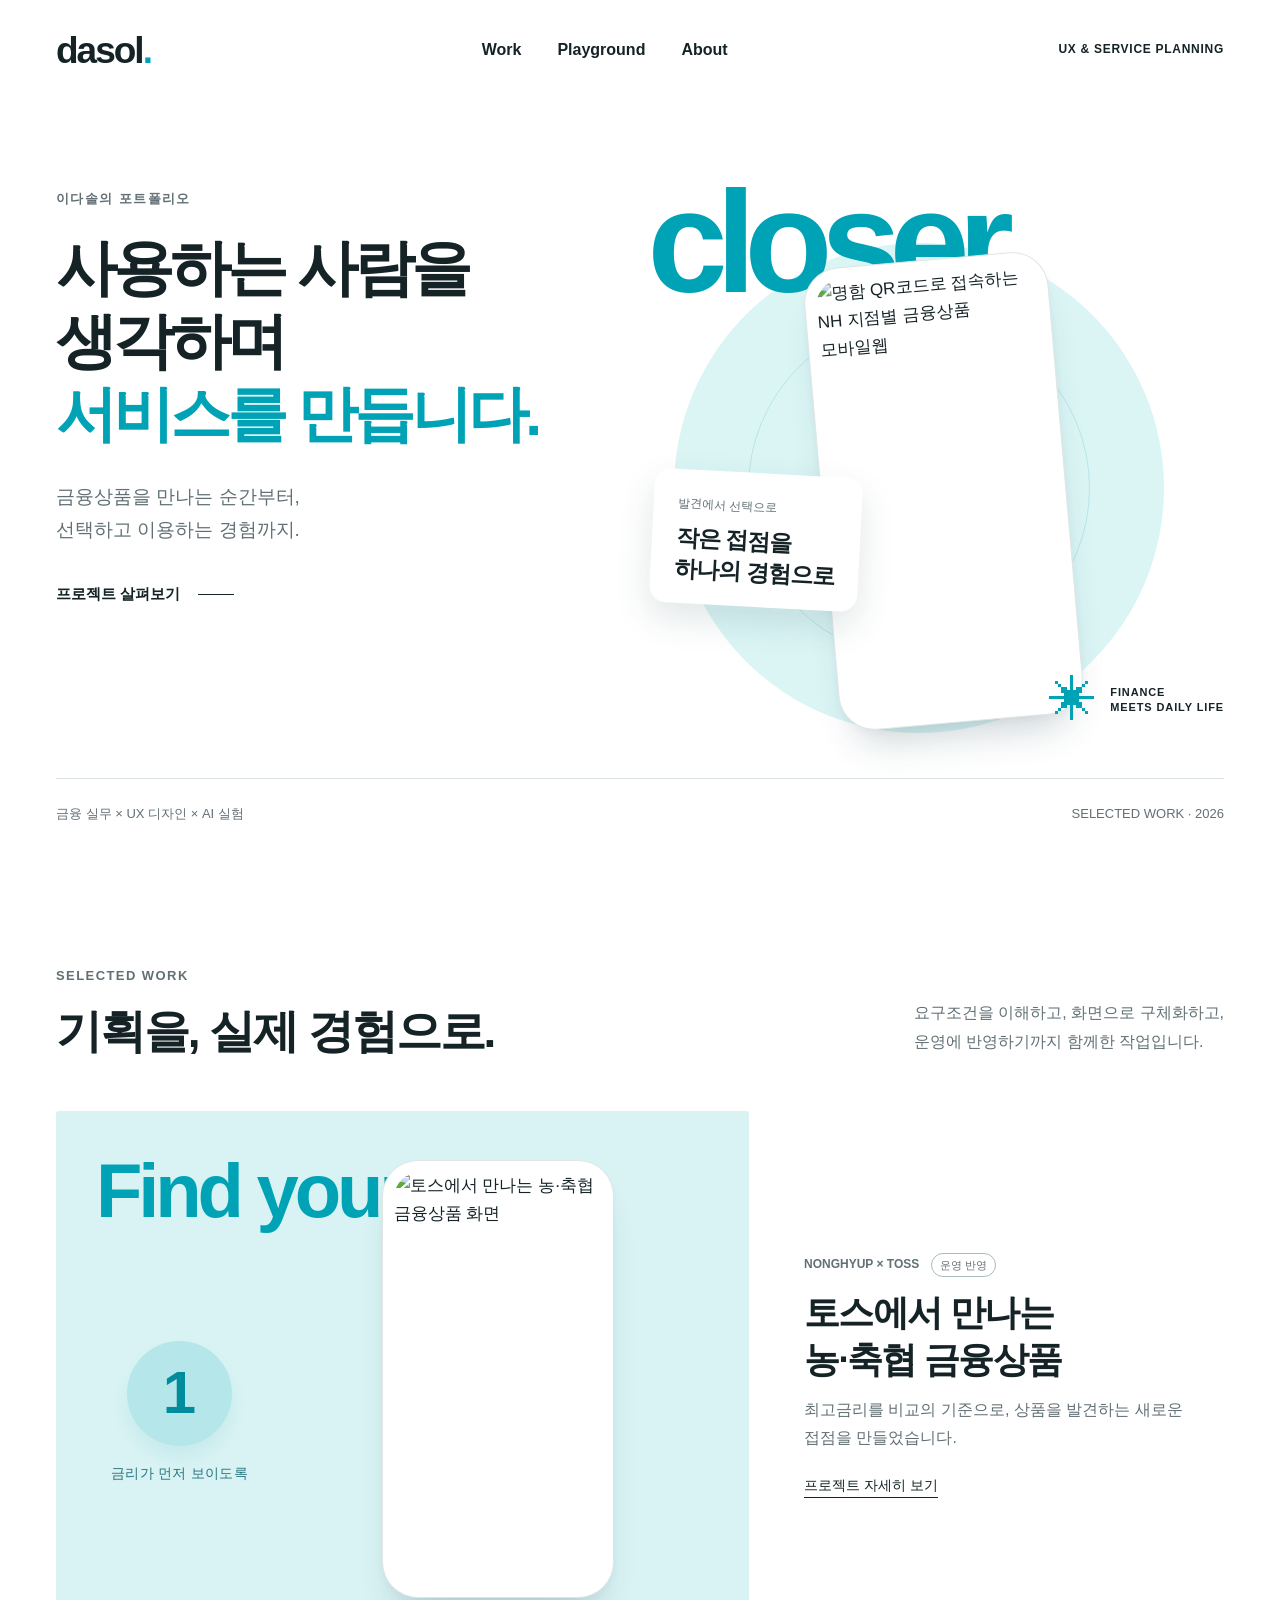
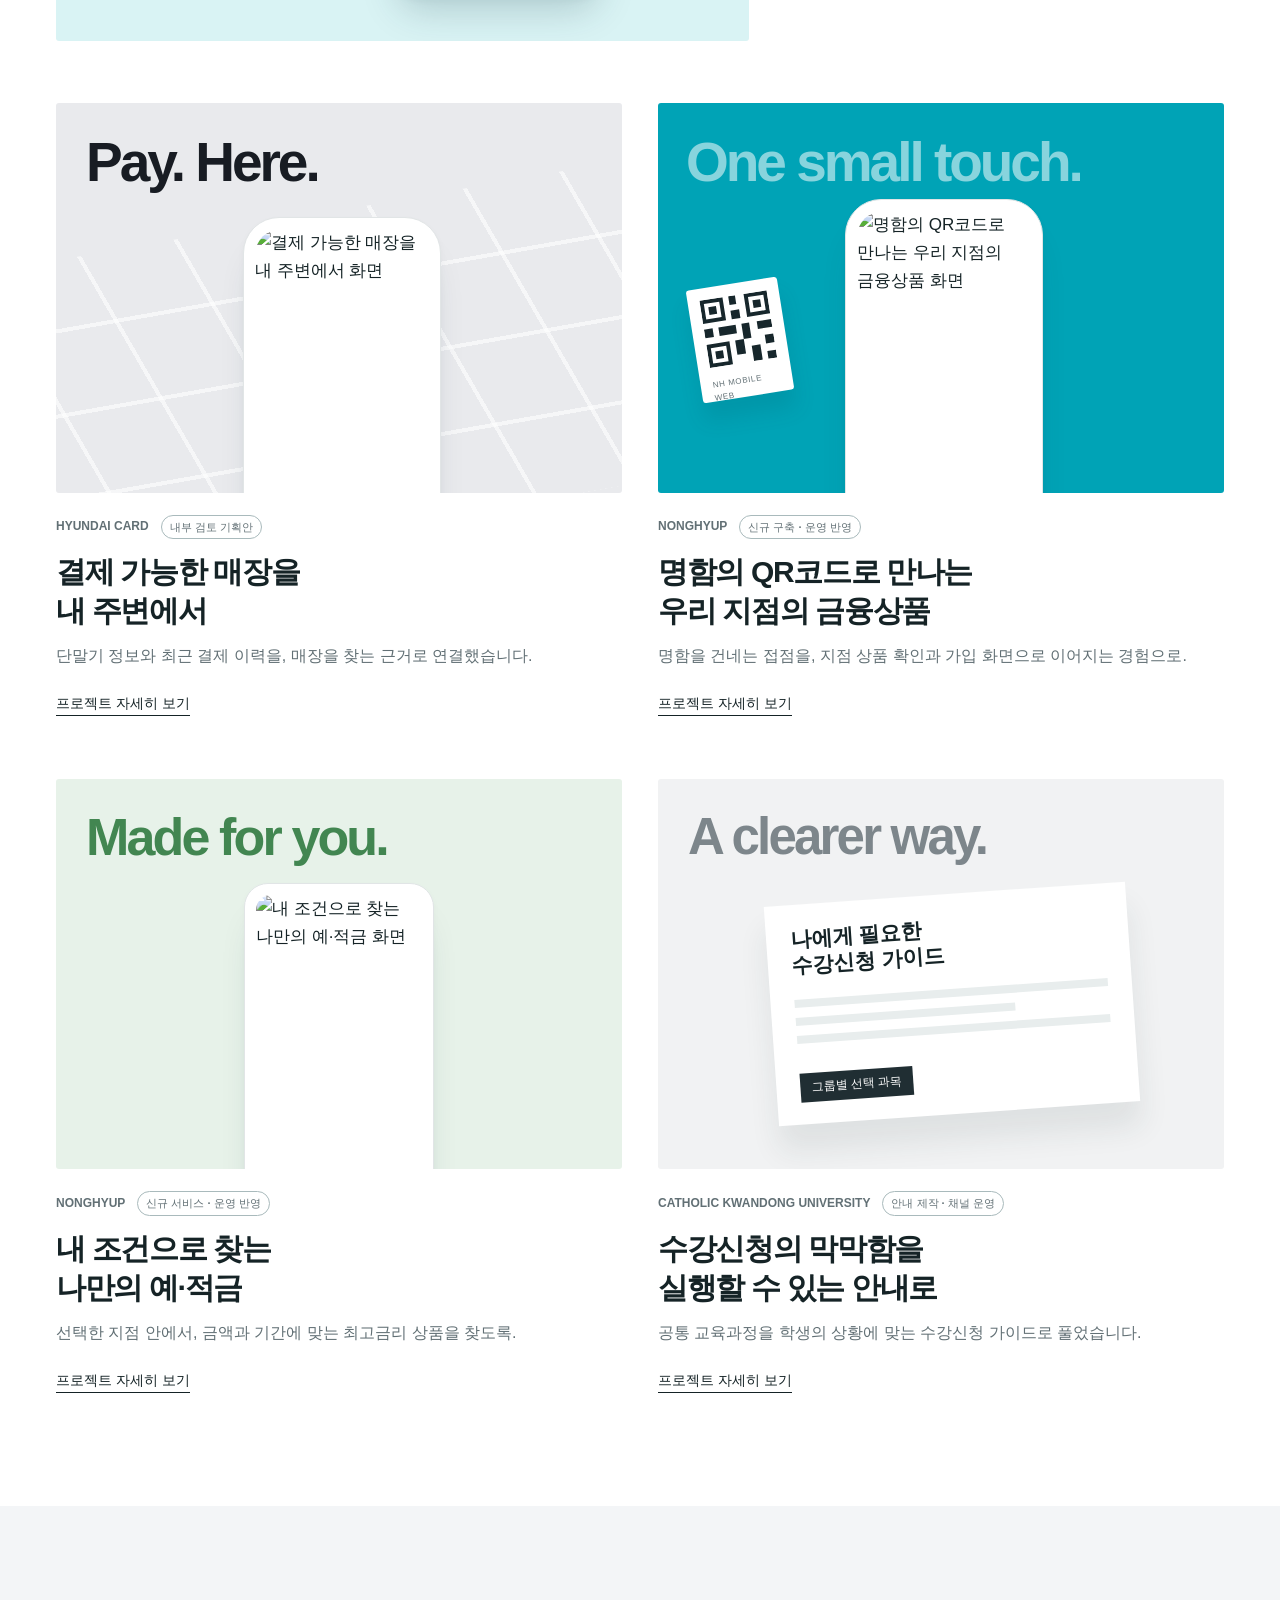
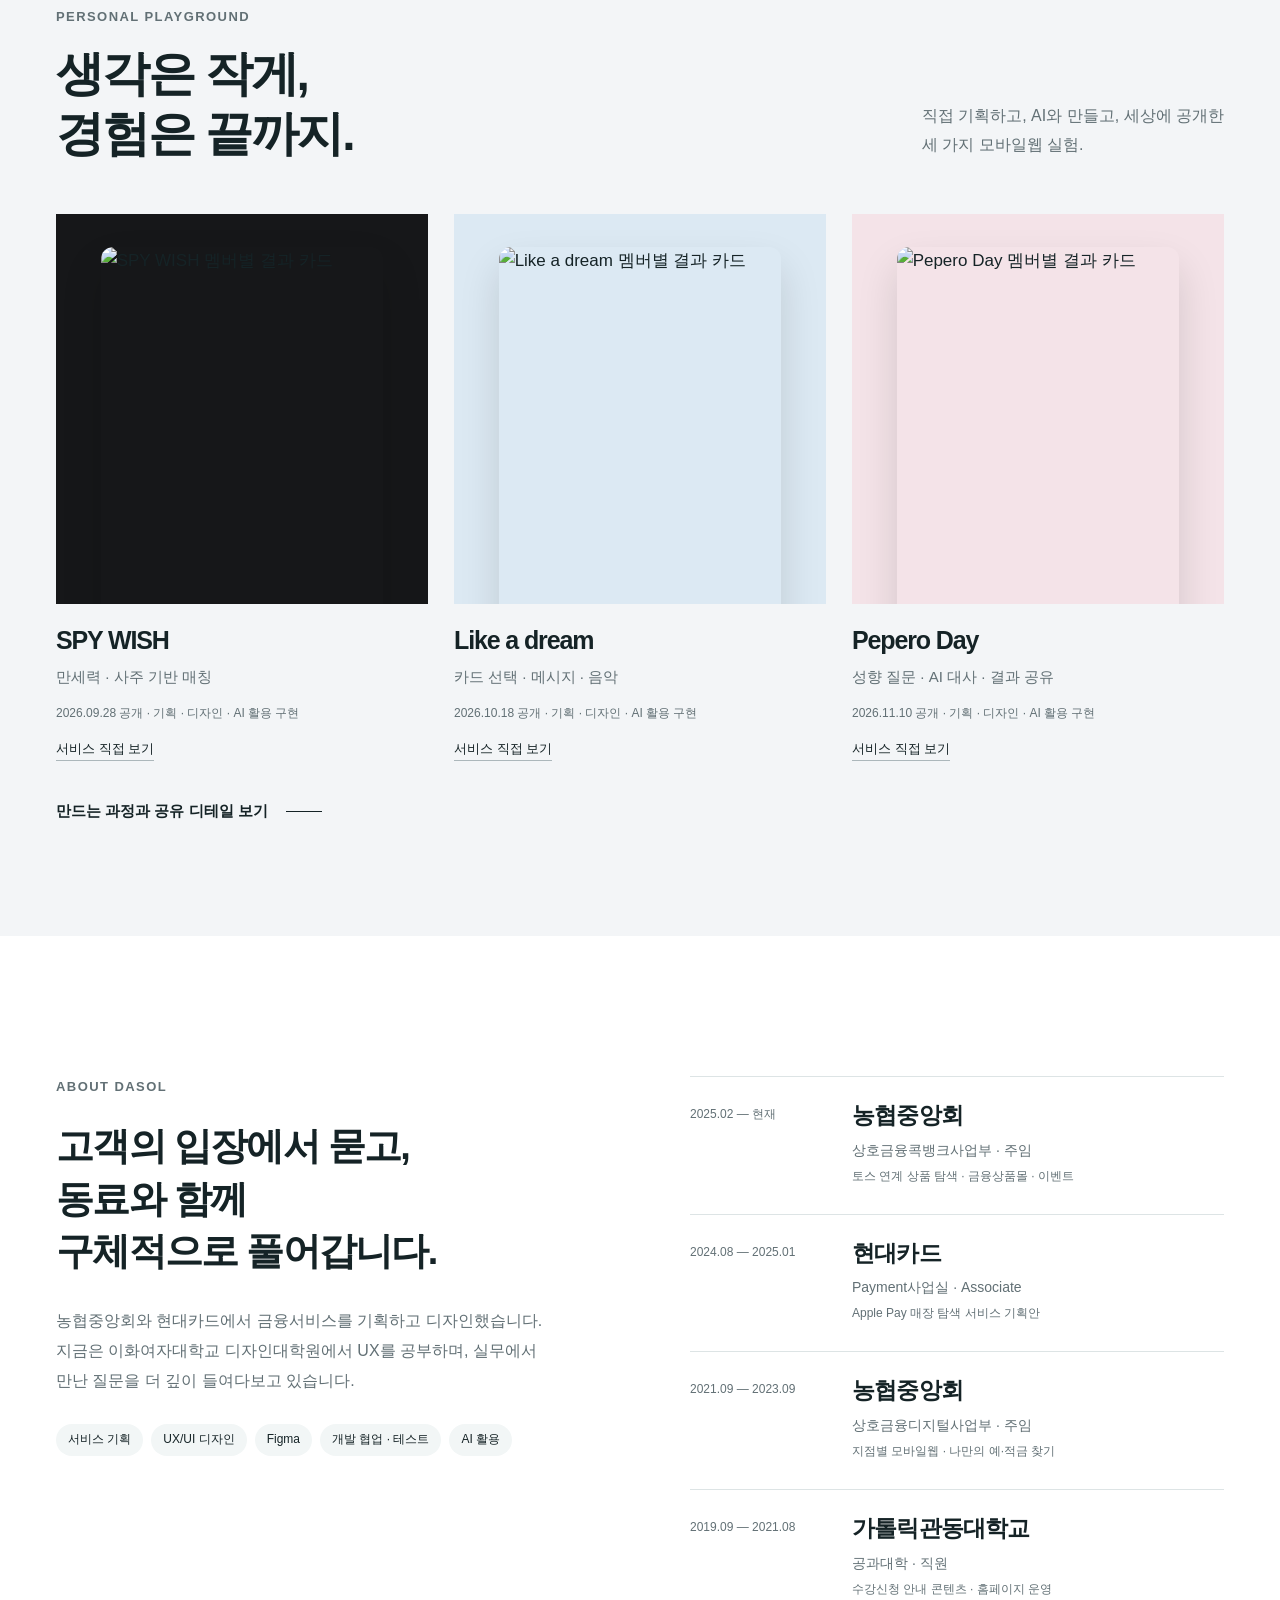
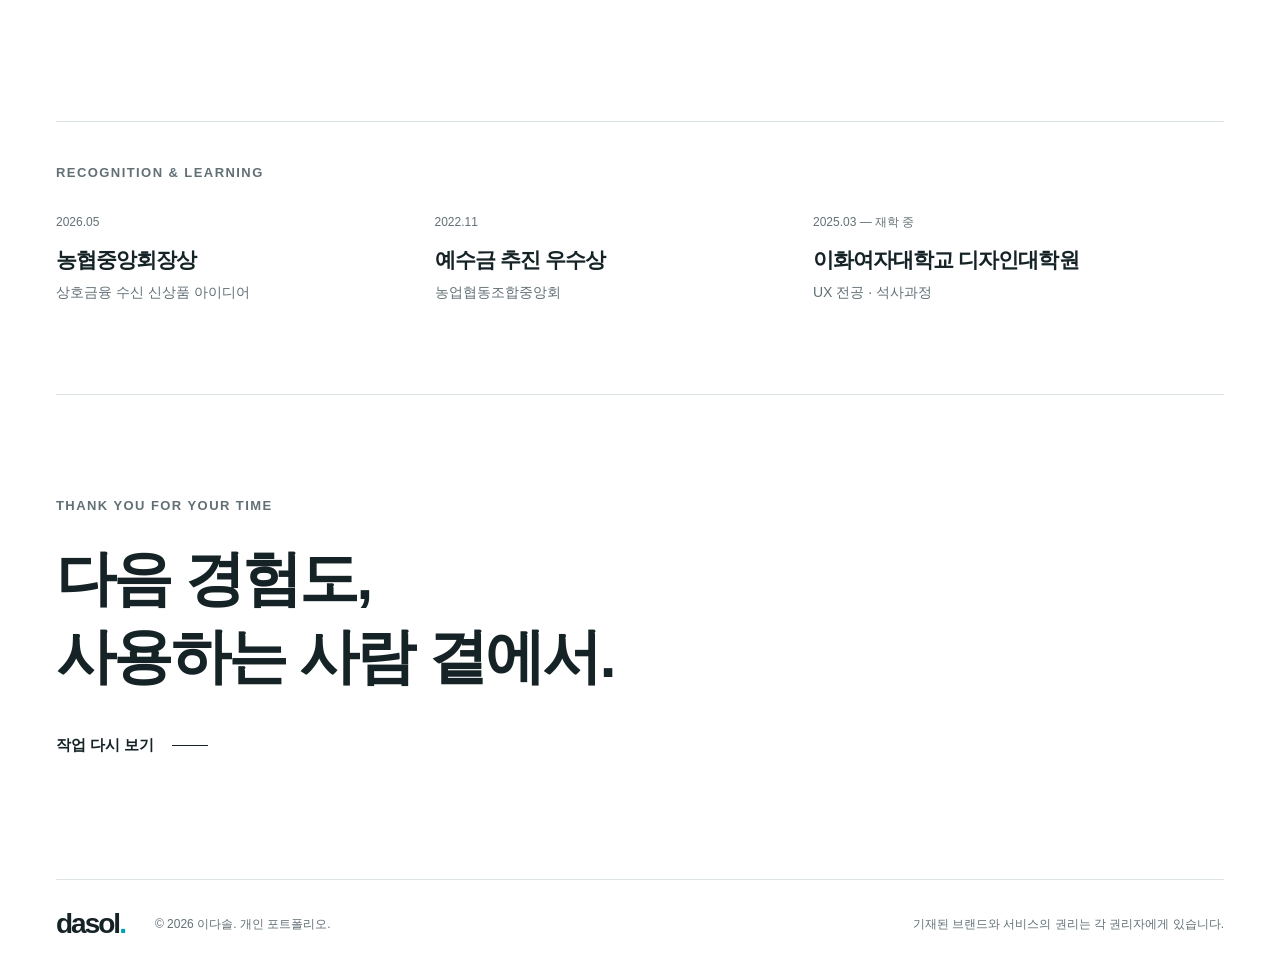
==== index.html @ 40d83753 "Publish Dasol portfolio pages" ====
<!doctype html>
<html lang="ko">
<head>
  <meta charset="utf-8"><meta name="viewport" content="width=device-width, initial-scale=1">
  <meta name="theme-color" content="#00a3b6">
  <title>이다솔 — UX & Service Planning</title>
  <meta name="description" content="사용하는 사람을 생각하며 서비스를 만듭니다. 이다솔의 금융서비스 기획과 UX 디자인 포트폴리오.">
  <meta property="og:title" content="이다솔 — UX & Service Planning">
  <meta property="og:description" content="금융상품을 만나는 순간부터, 선택하고 이용하는 경험까지.">
  <meta property="og:type" content="website">
  <link rel="icon" href="assets/favicon.svg" type="image/svg+xml">
  <link rel="preload" href="assets/pretendard.woff2" as="font" type="font/woff2" crossorigin>
  <link rel="stylesheet" href="style.css"><script src="app.js" defer></script>
</head>
<body>
<a class="skip" href="#main">본문 바로가기</a>
<header class="header"><a class="wordmark" href="./" aria-label="이다솔 포트폴리오 홈">dasol<span class="brand-dot">.</span></a><nav aria-label="주 메뉴"><a href="#work">Work</a><a href="#playground">Playground</a><a href="#about">About</a></nav><span class="header-label">UX & SERVICE PLANNING</span></header>
<main id="main">
  <section class="hero wrap">
    <div class="hero-copy"><p class="eyebrow">이다솔의 포트폴리오</p><h1>사용하는 사람을<br>생각하며<br><span>서비스를 만듭니다.</span></h1><p class="hero-description">금융상품을 만나는 순간부터,<br>선택하고 이용하는 경험까지.</p><a class="text-link" href="#work">프로젝트 살펴보기<span class="link-line"></span></a></div>
    <div class="hero-art" aria-label="금융상품 탐색과 모바일 서비스 디자인">
      <div class="hero-orbit"></div><span class="hero-type" aria-hidden="true">closer.</span>
      <div class="hero-note"><span>발견에서 선택으로</span><strong>작은 접점을<br>하나의 경험으로</strong></div>
      <div class="device hero-device"><div class="device-screen"><img src="assets/nh.webp" alt="명함 QR코드로 접속하는 NH 지점별 금융상품 모바일웹" fetchpriority="high" width="588" height="1170"></div></div>
      <div class="hero-tag"><span class="tag-icon" aria-hidden="true">✳</span><span>FINANCE<br>MEETS DAILY LIFE</span></div>
    </div>
    <div class="hero-bottom"><span>금융 실무 × UX 디자인 × AI 실험</span><span>SELECTED WORK · 2026</span></div>
  </section>
  <section class="work-section wrap" id="work">
    <div class="section-heading"><div><p class="eyebrow">SELECTED WORK</p><h2>기획을, 실제 경험으로.</h2></div><p>요구조건을 이해하고, 화면으로 구체화하고,<br>운영에 반영하기까지 함께한 작업입니다.</p></div>
    <div class="work-grid" id="work-grid"></div>
  </section>
  <section class="playground" id="playground"><div class="wrap">
    <div class="section-heading"><div><p class="eyebrow">PERSONAL PLAYGROUND</p><h2>생각은 작게,<br>경험은 끝까지.</h2></div><p>직접 기획하고, AI와 만들고, 세상에 공개한<br>세 가지 모바일웹 실험.</p></div>
    <div class="lab-grid" id="lab-grid"></div>
    <a class="text-link" href="project.html?project=playground">만드는 과정과 공유 디테일 보기<span class="link-line"></span></a>
  </div></section>
  <section class="about wrap" id="about"><div class="about-intro"><p class="eyebrow">ABOUT DASOL</p><h2>고객의 입장에서 묻고,<br>동료와 함께<br>구체적으로 풀어갑니다.</h2><p>농협중앙회와 현대카드에서 금융서비스를 기획하고 디자인했습니다. 지금은 이화여자대학교 디자인대학원에서 UX를 공부하며, 실무에서 만난 질문을 더 깊이 들여다보고 있습니다.</p><div class="skill-list"><span>서비스 기획</span><span>UX/UI 디자인</span><span>Figma</span><span>개발 협업 · 테스트</span><span>AI 활용</span></div></div>
    <div class="history"><div class="history-row"><span>2025.02 — 현재</span><div><h3>농협중앙회</h3><p>상호금융콕뱅크사업부 · 주임</p><small>토스 연계 상품 탐색 · 금융상품몰 · 이벤트</small></div></div><div class="history-row"><span>2024.08 — 2025.01</span><div><h3>현대카드</h3><p>Payment사업실 · Associate</p><small>Apple Pay 매장 탐색 서비스 기획안</small></div></div><div class="history-row"><span>2021.09 — 2023.09</span><div><h3>농협중앙회</h3><p>상호금융디지털사업부 · 주임</p><small>지점별 모바일웹 · 나만의 예·적금 찾기</small></div></div><div class="history-row"><span>2019.09 — 2021.08</span><div><h3>가톨릭관동대학교</h3><p>공과대학 · 직원</p><small>수강신청 안내 콘텐츠 · 홈페이지 운영</small></div></div></div>
  </section>
  <section class="recognition wrap"><p class="eyebrow">RECOGNITION & LEARNING</p><div><article><span>2026.05</span><h3>농협중앙회장상</h3><p>상호금융 수신 신상품 아이디어</p></article><article><span>2022.11</span><h3>예수금 추진 우수상</h3><p>농업협동조합중앙회</p></article><article><span>2025.03 — 재학 중</span><h3>이화여자대학교 디자인대학원</h3><p>UX 전공 · 석사과정</p></article></div></section>
  <section class="closing wrap"><p class="eyebrow">THANK YOU FOR YOUR TIME</p><h2>다음 경험도,<br>사용하는 사람 곁에서.</h2><a class="text-link" href="#work">작업 다시 보기<span class="link-line"></span></a></section>
</main>
<footer class="footer wrap"><a class="wordmark" href="./">dasol<span class="brand-dot">.</span></a><p>© 2026 이다솔. 개인 포트폴리오.</p><span>기재된 브랜드와 서비스의 권리는 각 권리자에게 있습니다.</span></footer>
<noscript><p class="wrap">프로젝트 목록을 표시하려면 JavaScript를 켜주세요. <a href="project.html?project=toss">프로젝트 상세</a></p></noscript>
</body></html>
---- style.css ----
@font-face{font-family:Pretendard;src:url('assets/pretendard.woff2') format('woff2');font-weight:100 900;font-display:swap}
:root{--ink:#152326;--muted:#627075;--teal:#00a3b6;--line:#dde4e5;--pale:#f2f6f6;--max:1280px}*{box-sizing:border-box}html{scroll-behavior:smooth;scroll-padding-top:100px}body{margin:0;background:#fff;color:var(--ink);font-family:Pretendard,-apple-system,BlinkMacSystemFont,sans-serif;font-size:17px;line-height:1.65;word-break:keep-all}a{color:inherit;text-decoration:none}button{font:inherit}img{display:block;max-width:100%}h1,h2,h3,p{margin:0}h1,h2,h3{line-height:1.25;letter-spacing:-.045em}a:focus-visible,button:focus-visible{outline:3px solid #00889a;outline-offset:6px}.skip{position:fixed;top:-100px;left:15px;background:#fff;padding:12px;z-index:20}.skip:focus{top:10px}.wrap{max-width:var(--max);margin:auto;width:calc(100% - 112px)}.header{height:100px;max-width:1504px;margin:auto;padding:0 56px;display:flex;align-items:center;justify-content:space-between;gap:30px}.wordmark{font-size:37px;line-height:1;font-weight:800;letter-spacing:-2px}.brand-dot{color:var(--teal)}.header nav{display:flex;gap:36px;font-size:16px;font-weight:550}.header nav a{position:relative;padding:8px 0}.header nav a:after{content:'';position:absolute;bottom:3px;left:0;width:100%;height:2px;background:var(--teal);transform:scaleX(0);transform-origin:left;transition:transform .25s}.header nav a:hover:after{transform:scaleX(1)}.header-label{font-size:12px;font-weight:600;letter-spacing:.06em}.eyebrow{font-size:13px;letter-spacing:.11em;font-weight:650;margin-bottom:23px;color:var(--muted)}.hero{position:relative;min-height:760px;padding-top:88px;display:grid;grid-template-columns:1.08fr 1fr;align-items:start;gap:25px}.hero h1{font-size:clamp(40px,4.75vw,68px);line-height:1.2;letter-spacing:-.065em;font-weight:650;position:relative;z-index:2}.hero h1 span{color:var(--teal)}.hero-description{color:var(--muted);margin:30px 0 24px;font-size:19px;line-height:1.7}.text-link{display:inline-flex;align-items:center;gap:18px;font-size:15px;font-weight:650;padding:12px 0}.link-line{display:inline-block;height:1px;width:36px;background:currentColor;transition:width .2s}.text-link:hover .link-line{width:58px}.hero-art{position:relative;height:590px;margin-top:-25px}.hero-orbit{position:absolute;width:490px;height:490px;background:#dbf5f5;border-radius:50%;top:80px;left:0}.hero-orbit:after{content:'';position:absolute;inset:74px;border:1px solid #b6e6e9;border-radius:50%}.hero-type{font-size:144px;letter-spacing:-.08em;color:#00a3b6;position:absolute;top:8px;left:-27px;font-weight:650;line-height:1}.device{background:#fff;border:1px solid #e1e5e6;padding:11px;border-radius:36px;box-shadow:0 28px 38px -18px #153b453a,0 3px 7px #153b4508;width:240px}.device-screen{position:relative;border-radius:26px;overflow:hidden;background:#fff;aspect-ratio:588/1170}.device-screen img{width:100%;height:100%;object-fit:cover;object-position:top}.hero-device{position:absolute;width:245px;top:96px;left:147px;transform:rotate(-5deg)}.hero-note{position:absolute;left:-22px;top:310px;z-index:3;background:#fff;border-radius:17px;padding:19px 24px;box-shadow:0 15px 35px #183c4520;transform:rotate(3deg);min-width:184px}.hero-note span{font-size:12px;color:var(--muted)}.hero-note strong{display:block;font-size:23px;line-height:1.35;letter-spacing:-.04em;margin-top:6px;font-weight:600}.hero-tag{position:absolute;bottom:19px;right:0;display:flex;align-items:center;gap:12px;font-size:11px;line-height:1.4;font-weight:650;letter-spacing:.08em}.tag-icon{font-size:48px;font-weight:400;color:var(--teal)}.hero-bottom{grid-column:1/-1;border-top:1px solid var(--line);display:flex;justify-content:space-between;padding:24px 0 35px;font-size:13px;color:var(--muted)}.work-section{padding:105px 0 112px}.section-heading{display:flex;justify-content:space-between;align-items:flex-end;gap:32px;margin-bottom:50px}.section-heading .eyebrow{margin-bottom:17px}.section-heading h2{font-size:46px;font-weight:650}.section-heading>p{font-size:16px;color:var(--muted);line-height:1.8;padding-bottom:4px}.work-grid{display:grid;grid-template-columns:1fr 1fr;gap:62px 36px}.work-card:first-child{grid-column:1/-1;display:grid;grid-template-columns:1.65fr 1fr;gap:55px;align-items:center}.work-card:first-child .work-visual{height:530px}.work-card{display:block;min-width:0}.work-visual{height:390px;overflow:hidden;position:relative;border-radius:3px;background:var(--pale);isolation:isolate}.work-visual .visual-word{position:absolute;font-size:76px;letter-spacing:-.055em;font-weight:700;line-height:1;z-index:-1}.work-visual .device{position:absolute;transition:transform .45s ease}.work-card:hover .device{transform:translateY(-10px)}.work-visual.toss{background:#d9f3f4}.toss .visual-word{top:42px;left:40px;color:#00a3b6}.toss .device{width:232px;left:47%;top:49px}.toss .medal{position:absolute;left:55px;top:230px;display:flex;flex-direction:column;align-items:center;line-height:1}.medal i{font-style:normal;color:#008c9d;background:#b5e6e9;width:105px;height:105px;border-radius:50%;font-size:60px;font-weight:650;display:grid;place-items:center;box-shadow:0 12px 18px #008d9c15}.medal span{font-size:14px;color:#287780;letter-spacing:.02em;margin-top:20px}.work-visual.applepay{background:#e9eaed}.applepay .visual-word{left:30px;top:32px;font-size:55px;color:#181c23}.applepay .device{width:198px;top:114px;left:calc(50% - 96px)}.applepay .map-surface{position:absolute;inset:110px -30px -40px;background:repeating-linear-gradient(0deg,transparent 0 80px,#fff9 80px 84px),repeating-linear-gradient(70deg,transparent 0 88px,#fff9 88px 92px);transform:rotate(-10deg);z-index:-1}.work-visual.mobileweb{background:#00a3b6}.mobileweb .visual-word{left:28px;top:32px;color:#fff8;font-size:55px}.mobileweb .device{width:198px;top:96px;left:calc(50% - 96px)}.mobileweb .qr-art{position:absolute;left:36px;top:180px;background:#fff;width:92px;height:114px;padding:12px;box-shadow:0 18px 20px #00536127;transform:rotate(-9deg);border-radius:3px}.qr-art svg{width:100%;height:auto}.qr-art span{display:block;font-size:8px;color:#627075;letter-spacing:.08em;margin-top:2px}.work-visual.finder{background:#e7f2e9}.finder .visual-word{left:30px;top:32px;color:#428651;font-size:52px}.finder .device{width:190px;top:104px;left:calc(50% - 95px);border-radius:24px}.finder .device-screen{border-radius:15px}.work-visual.course{background:#f1f2f3}.course .visual-word{left:30px;top:32px;color:#7d868b;font-size:51px}.guide-art{position:absolute;left:20%;top:115px;width:64%;background:#fff;padding:22px 24px;box-shadow:0 25px 30px #25353b17;transform:rotate(-4deg)}.guide-art strong{font-size:21px;line-height:1.25;display:block;margin-bottom:20px}.guide-art i{display:block;height:8px;background:#e8eded;margin:10px 0;width:100%}.guide-art i:nth-child(3){width:70%}.guide-art span{display:inline-block;font-size:12px;background:#202e33;color:#fff;padding:5px 11px;margin-top:20px}.work-info{padding-top:22px}.work-card:first-child .work-info{padding:0}.work-meta{display:flex;gap:12px;align-items:center;font-size:12px;color:var(--muted);font-weight:550}.work-info h3{font-size:30px;font-weight:650;margin:13px 0 12px;line-height:1.3}.work-card:first-child h3{font-size:36px}.work-info>p{font-size:16px;color:var(--muted);line-height:1.8}.work-info .card-link{margin-top:21px;font-size:14px;border-bottom:1px solid currentColor;display:inline-block}.project-status{font-size:11px;line-height:1.5;border:1px solid #a9babc;padding:3px 8px;border-radius:99px}.playground{background:#f3f5f7;padding:100px 0}.playground .section-heading h2{font-size:48px}.lab-grid{display:grid;grid-template-columns:repeat(3,1fr);gap:26px;margin-bottom:25px}.lab-art{height:390px;overflow:hidden;position:relative;background:#161719}.lab-art img{position:absolute;left:12%;top:33px;width:76%;border-radius:12px;box-shadow:0 20px 40px #0002;transition:transform .4s}.lab a:hover img{transform:translateY(-9px)}.lab.dream .lab-art{background:#dce9f3}.lab.pepero .lab-art{background:#f4e3e8}.lab h3{font-size:25px;font-weight:650;margin:21px 0 9px}.lab>p{font-size:15px;color:var(--muted);margin:0 0 8px}.lab small{font-size:12px;color:var(--muted)}.lab .lab-link{display:inline-block;font-size:13px;margin-top:12px;border-bottom:1px solid #acb7bb}.about{display:grid;grid-template-columns:1fr 1fr;gap:100px;padding:140px 0 95px}.about h2{font-size:38px;line-height:1.38;font-weight:600}.about-intro>p:not(.eyebrow){margin-top:28px;font-size:16px;color:var(--muted);line-height:1.9;max-width:490px}.skill-list{display:flex;flex-wrap:wrap;gap:8px;margin-top:27px}.skill-list span{font-size:12px;padding:6px 12px;background:var(--pale);border-radius:99px}.history-row{padding:24px 0 27px;border-top:1px solid var(--line);display:grid;grid-template-columns:150px 1fr;gap:12px}.history-row>span{font-size:12px;color:var(--muted);padding-top:4px}.history-row h3{font-size:23px;letter-spacing:-.035em}.history-row p{font-size:14px;color:var(--muted);margin-top:9px}.history-row small{display:block;font-size:12px;color:var(--muted);margin-top:5px}.recognition{border-top:1px solid var(--line);padding:40px 0 90px}.recognition>div{display:grid;grid-template-columns:1fr 1fr 1.2fr;gap:36px}.recognition article>span{font-size:12px;color:var(--muted)}.recognition h3{font-size:21px;margin:12px 0 8px}.recognition article p{font-size:14px;color:var(--muted)}.closing{border-top:1px solid var(--line);padding:100px 0 110px}.closing h2{font-size:60px;font-weight:600;line-height:1.3}.closing .text-link{margin-top:25px}.footer{border-top:1px solid var(--line);padding:30px 0 36px;display:flex;align-items:center;gap:30px}.footer .wordmark{font-size:28px}.footer p,.footer>span,.footer>a:not(.wordmark){font-size:12px;color:var(--muted)}.footer>span{margin-left:auto}
/* Case studies */
.case-intro{padding:60px 0 70px}.back-link{font-size:14px;color:var(--muted);display:inline-block;margin-bottom:55px;border-bottom:1px solid #c4cfd2}.case-heading{max-width:1000px;font-size:clamp(36px,5vw,66px);font-weight:650;line-height:1.2}.case-summary{font-size:21px;color:var(--muted);max-width:760px;margin-top:27px;line-height:1.8}.case-meta{display:grid;grid-template-columns:1fr 1fr 2fr;margin-top:50px;gap:30px;border-top:1px solid var(--line);padding-top:24px;font-size:15px}.case-meta dt{font-size:12px;color:var(--muted);margin-bottom:7px}.case-meta dd{margin:0}.case-hero{background:var(--pale);padding:55px 0 0;overflow:hidden}.case-hero.toss{background:#d9f3f4}.case-hero.mobileweb{background:#00a3b6}.case-hero.finder{background:#e7f2e9}.case-hero.applepay{background:#e9eaed}.case-hero-inner{max-width:1000px;margin:auto;display:flex;justify-content:center;gap:70px;height:580px;position:relative}.case-hero-inner .device{width:260px;flex-shrink:0;align-self:flex-start}.case-hero-inner .device:nth-child(2){margin-top:90px}.case-body{max-width:940px;width:calc(100% - 112px);margin:auto}.case-section{padding:80px 0;border-bottom:1px solid var(--line)}.case-section .eyebrow{color:var(--teal);margin-bottom:15px}.case-section h2{font-size:34px;font-weight:600;line-height:1.4;max-width:800px}.case-section>p:not(.eyebrow){margin-top:24px;color:var(--muted);font-size:18px;line-height:1.95}.case-decisions{display:grid;grid-template-columns:repeat(3,1fr);gap:30px;margin-top:40px}.case-decision{padding-top:20px;border-top:2px solid #26383d}.case-decision h3{font-size:22px;margin-bottom:15px;font-weight:600}.case-decision p{font-size:16px;line-height:1.9;color:var(--muted)}.flow{list-style:none;display:flex;gap:0;padding:0;margin:35px 0 0}.flow li{flex:1;border-top:1px solid var(--teal);padding:20px 18px 0 0;font-size:16px}.flow li+li{padding-left:18px;border-left:1px solid var(--line)}.case-gallery{display:grid;grid-template-columns:repeat(2,1fr);gap:40px;margin-top:45px;padding:45px;background:var(--pale)}.case-gallery figure{margin:0;min-width:0}.case-gallery .device{width:min(100%,245px);margin:auto}.case-gallery figcaption{font-size:14px;color:var(--muted);text-align:center;margin-top:23px}.case-note{font-size:14px!important;color:var(--muted);background:var(--pale);padding:22px 26px;border-left:3px solid var(--teal)}.case-next{padding:65px 0 85px;display:flex;justify-content:space-between;align-items:center;gap:25px}.case-next h3{font-size:27px;margin-top:10px}.course-example{margin-top:35px;display:grid;grid-template-columns:1fr 1fr;gap:22px;padding:30px;background:var(--pale)}.course-example article{background:#fff;padding:28px}.course-example h3{font-size:24px;margin-bottom:25px}.course-tabs{display:flex;gap:8px;margin-bottom:20px}.course-tabs span{background:#e8eeee;font-size:14px;padding:5px 12px;border-radius:5px}.course-tabs span:first-child{background:#27383d;color:#fff}.course-line{padding:15px 0;border-bottom:1px solid var(--line);font-size:16px}.course-example p{font-size:15px;color:var(--muted);margin:22px 0 0}.course-rule{background:#edf3f3;padding:20px;font-size:16px;margin:20px 0}.course-rule strong{display:block;color:var(--ink);font-size:21px;margin-top:8px}.lab-detail{display:grid;grid-template-columns:1fr 1fr;gap:45px;align-items:center;margin-top:35px}.lab-detail img{width:100%;max-height:640px;object-fit:contain}.lab-detail h3{font-size:26px;margin-bottom:15px}.lab-detail p{font-size:17px;line-height:1.95;color:var(--muted)}.lab-detail .text-link{color:var(--ink);margin-top:20px}.share-formats{display:grid;grid-template-columns:repeat(4,1fr);gap:16px;margin-top:35px}.share-format{background:var(--pale);padding:20px 12px 14px;text-align:center}.share-format .format-art{height:140px;background:#fff;display:flex;align-items:center;justify-content:center;padding:12px;box-shadow:0 9px 17px #17333d13;margin-bottom:20px}.format-art img{height:100%;width:auto;object-fit:contain}.format-art.square img{height:auto;width:85%;max-height:100%}.format-art.message img{height:70%;margin-left:auto}.share-format strong{font-size:16px;font-weight:550}.share-format span{font-size:12px;display:block;color:var(--muted);margin-top:4px}
@media(min-width:1600px){.hero{min-height:830px;padding-top:110px}.hero-art{margin-top:0}.hero-bottom{margin-top:40px}}
@media(max-width:1150px){.hero{min-height:680px;gap:10px;padding-top:70px}.hero-art{transform:scale(.84);transform-origin:top left;height:520px}.hero h1{font-size:49px}.hero-bottom{margin-top:-20px}.header-label{display:none}.work-card:first-child{gap:35px}.work-card:first-child .work-visual{height:470px}.toss .device{left:43%;width:215px}.toss .visual-word{font-size:64px}.toss .medal{left:30px}.toss .medal i{width:90px;height:90px}.about{gap:45px}.history-row{grid-template-columns:120px 1fr}.work-info h3{font-size:27px}.work-card:first-child h3{font-size:31px}.lab-art{height:330px}.work-visual{height:345px}}
@media(max-width:800px){.wrap{width:calc(100% - 48px)}.header{padding:0 24px;height:78px}.header nav{gap:23px;font-size:14px}.wordmark{font-size:32px}.hero{padding-top:48px;grid-template-columns:1fr;gap:0}.hero h1{font-size:clamp(35px,7vw,54px);line-height:1.23}.hero-description{font-size:17px;margin:24px 0 12px}.hero-art{width:460px;max-width:100%;height:530px;margin:30px auto 0;transform:none}.hero-orbit{width:420px;height:420px;left:5px;top:75px}.hero-type{font-size:125px;left:10px;top:5px}.hero-device{width:217px;left:145px;top:80px}.hero-note{left:0;top:280px;min-width:160px;padding:17px}.hero-note strong{font-size:21px}.hero-tag{right:0;bottom:5px}.hero-bottom{margin-top:15px;gap:15px;padding:20px 0;flex-wrap:wrap;font-size:12px}.work-section{padding:70px 0}.section-heading{display:block;margin-bottom:30px}.section-heading h2,.playground .section-heading h2{font-size:36px}.section-heading>p{margin-top:22px;font-size:15px}.work-grid{gap:38px 22px}.work-card:first-child{display:block}.work-card:first-child .work-visual{height:430px}.work-card:first-child .work-info{padding-top:22px}.work-visual{height:300px}.work-visual .visual-word{font-size:39px;top:25px;left:23px}.work-visual .device{width:160px;left:calc(50% - 80px);top:88px;border-radius:27px;padding:8px}.work-visual .device-screen{border-radius:18px}.toss .device{width:210px;top:40px;left:47%}.toss .visual-word{font-size:68px;top:40px;left:30px}.toss .medal{left:40px;top:200px}.mobileweb .qr-art{left:18px;top:171px;width:65px;height:81px;padding:8px}.work-info h3,.work-card:first-child h3{font-size:25px}.work-meta{font-size:11px;gap:7px;flex-wrap:wrap}.work-info>p{font-size:15px}.project-status{font-size:10px}.guide-art{top:105px;padding:15px;left:13%;width:75%}.guide-art strong{font-size:17px}.guide-art span{font-size:10px;margin-top:10px}.playground{padding:65px 0}.lab-grid{gap:18px}.lab-art{height:250px}.lab-art img{left:9%;width:82%;top:24px}.lab h3{font-size:21px}.lab>p{font-size:14px}.lab small{font-size:11px}.about{grid-template-columns:1fr;padding:80px 0 65px;gap:40px}.about h2{font-size:34px}.history-row{grid-template-columns:155px 1fr}.recognition>div{grid-template-columns:1fr;gap:30px}.recognition{padding-bottom:60px}.closing{padding:65px 0}.closing h2{font-size:43px}.footer{flex-wrap:wrap;gap:18px}.footer>span{width:100%;margin:0}.case-intro{padding:35px 0 45px}.back-link{margin-bottom:35px}.case-summary{font-size:18px}.case-meta{grid-template-columns:1fr 1fr;gap:20px}.case-meta>div:last-child{grid-column:1/-1}.case-hero-inner{height:460px;gap:35px}.case-hero-inner .device{width:205px}.case-body{width:calc(100% - 48px)}.case-section{padding:55px 0}.case-section h2{font-size:29px}.case-section>p:not(.eyebrow){font-size:17px}.case-decisions{grid-template-columns:1fr;gap:25px;margin-top:30px}.case-decision p{font-size:16px}.case-gallery{gap:25px;padding:28px}.flow{flex-wrap:wrap;gap:22px}.flow li{flex:0 0 calc(50% - 11px);border-left:0!important;padding:16px 0 0!important}.lab-detail{gap:25px}.share-formats{grid-template-columns:1fr 1fr}.course-example{padding:20px;grid-template-columns:1fr}}
@media(max-width:480px){.hero-art{height:485px;transform:scale(.9);transform-origin:top left;width:calc(100% / .9);max-width:none;margin-bottom:-42px}.hero-orbit{width:360px;height:360px;left:0}.hero-type{font-size:107px;top:12px}.hero-device{left:124px;width:199px;top:85px}.hero-note{top:270px;padding:15px;min-width:143px}.hero-note strong{font-size:19px}.hero-tag{bottom:10px;right:10px}.work-grid{grid-template-columns:1fr;gap:38px}.work-card:first-child{grid-column:auto}.work-visual,.work-card:first-child .work-visual{height:350px}.work-visual .visual-word{font-size:48px}.work-visual .device{width:190px;left:calc(50% - 95px);top:94px}.toss .device{width:190px;left:44%;top:68px}.toss .visual-word{font-size:57px;left:25px;top:25px}.toss .medal{top:174px;left:25px}.toss .medal i{width:78px;height:78px;font-size:45px}.toss .medal span{font-size:12px}.mobileweb .qr-art{left:26px;top:180px;width:75px;height:93px}.lab-grid{grid-template-columns:1fr;gap:35px}.lab-art{height:380px}.lab-art img{width:62%;left:19%;top:25px}.lab h3{font-size:26px}.lab>p{font-size:16px}.lab small{font-size:12px}.history-row{grid-template-columns:1fr;gap:9px}.history-row h3{font-size:22px}.closing h2{font-size:36px}.case-heading{font-size:36px}.case-hero-inner{height:390px;gap:18px;padding:0 20px}.case-hero-inner .device{width:165px;padding:8px;border-radius:26px}.case-hero-inner .device-screen{border-radius:18px}.case-hero-inner .device:nth-child(2){margin-top:75px}.case-gallery{gap:16px;padding:22px 14px}.case-gallery .device{padding:6px;border-radius:23px}.case-gallery .device-screen{border-radius:17px}.case-gallery figcaption{font-size:12px}.case-next{display:block}.case-next .text-link{margin-top:15px}.lab-detail{grid-template-columns:1fr}.lab-detail img{max-height:540px}.share-format .format-art{height:160px}}
/* Preserve screenshot aspect ratios independently of HTML dimension hints. */
.lab-art img{height:auto}
@media(prefers-reduced-motion:reduce){html{scroll-behavior:auto}*,*:before,*:after{transition:none!important;animation:none!important}}
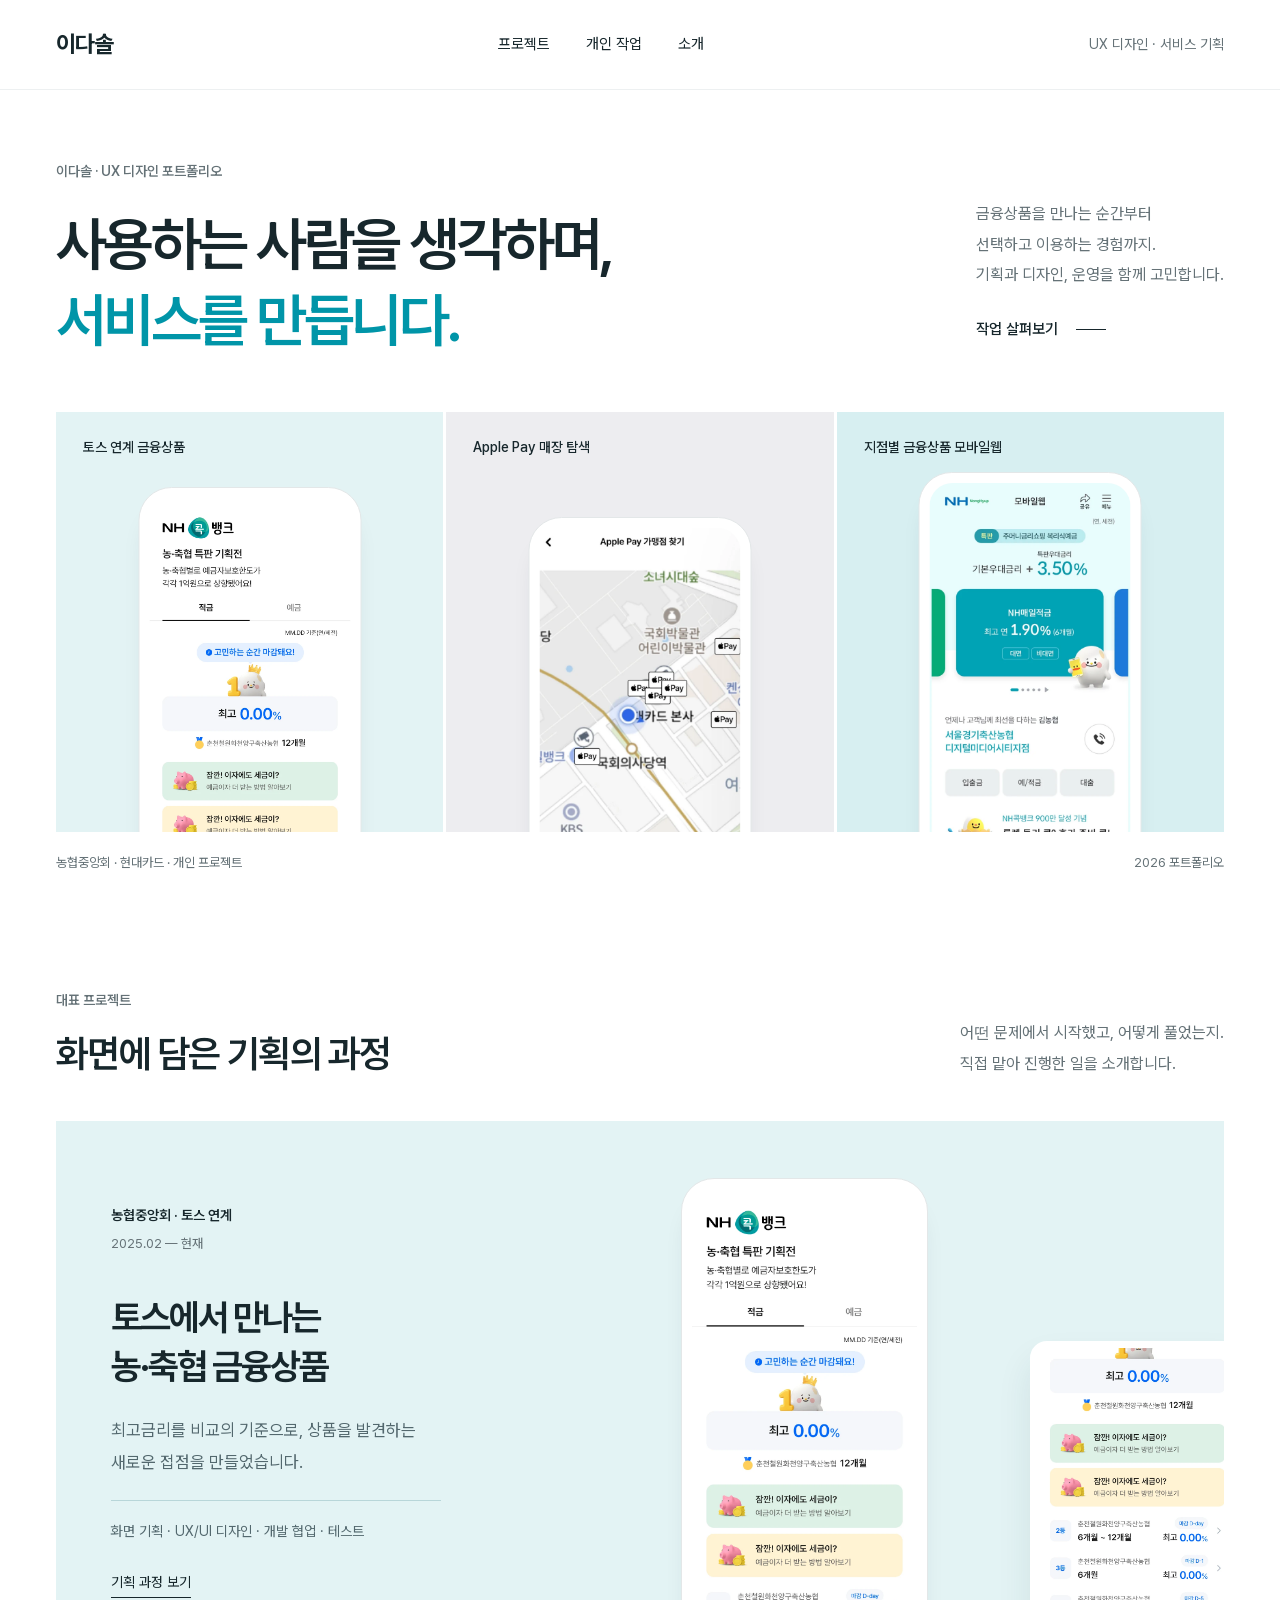
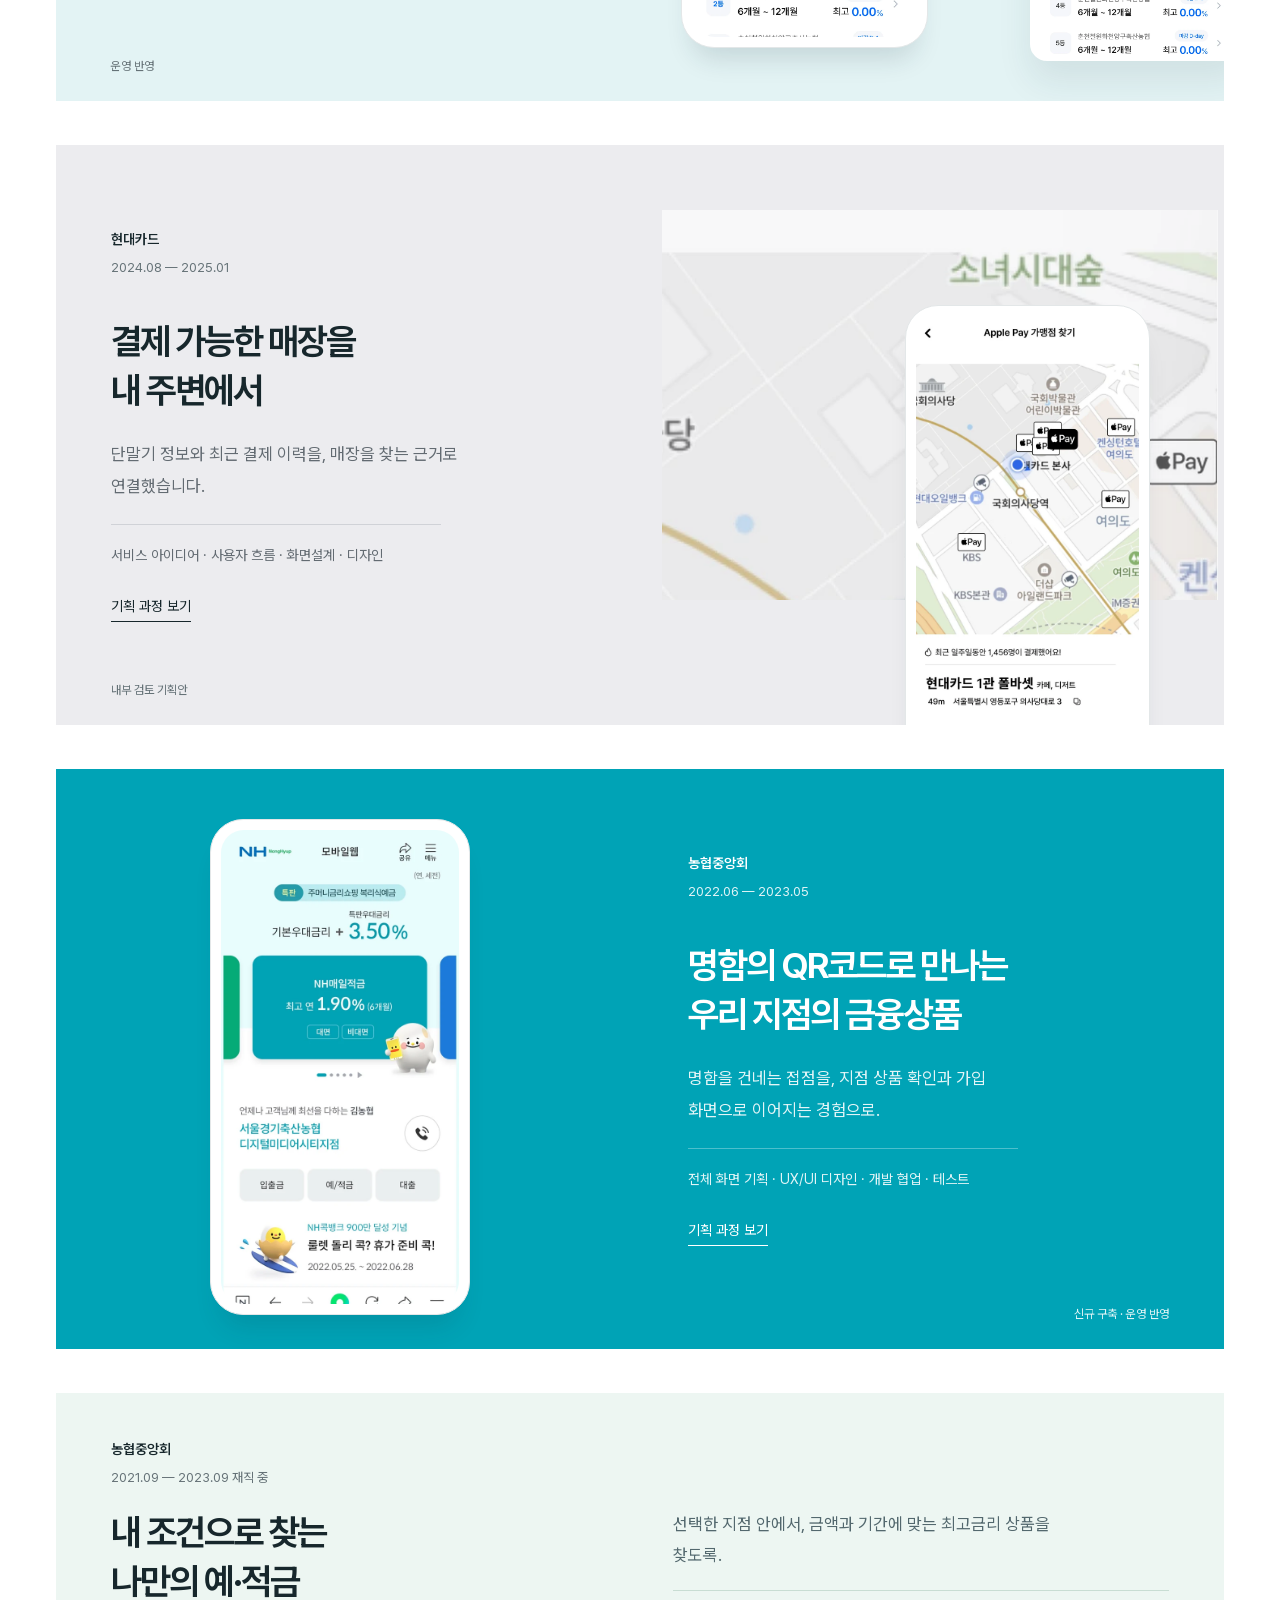
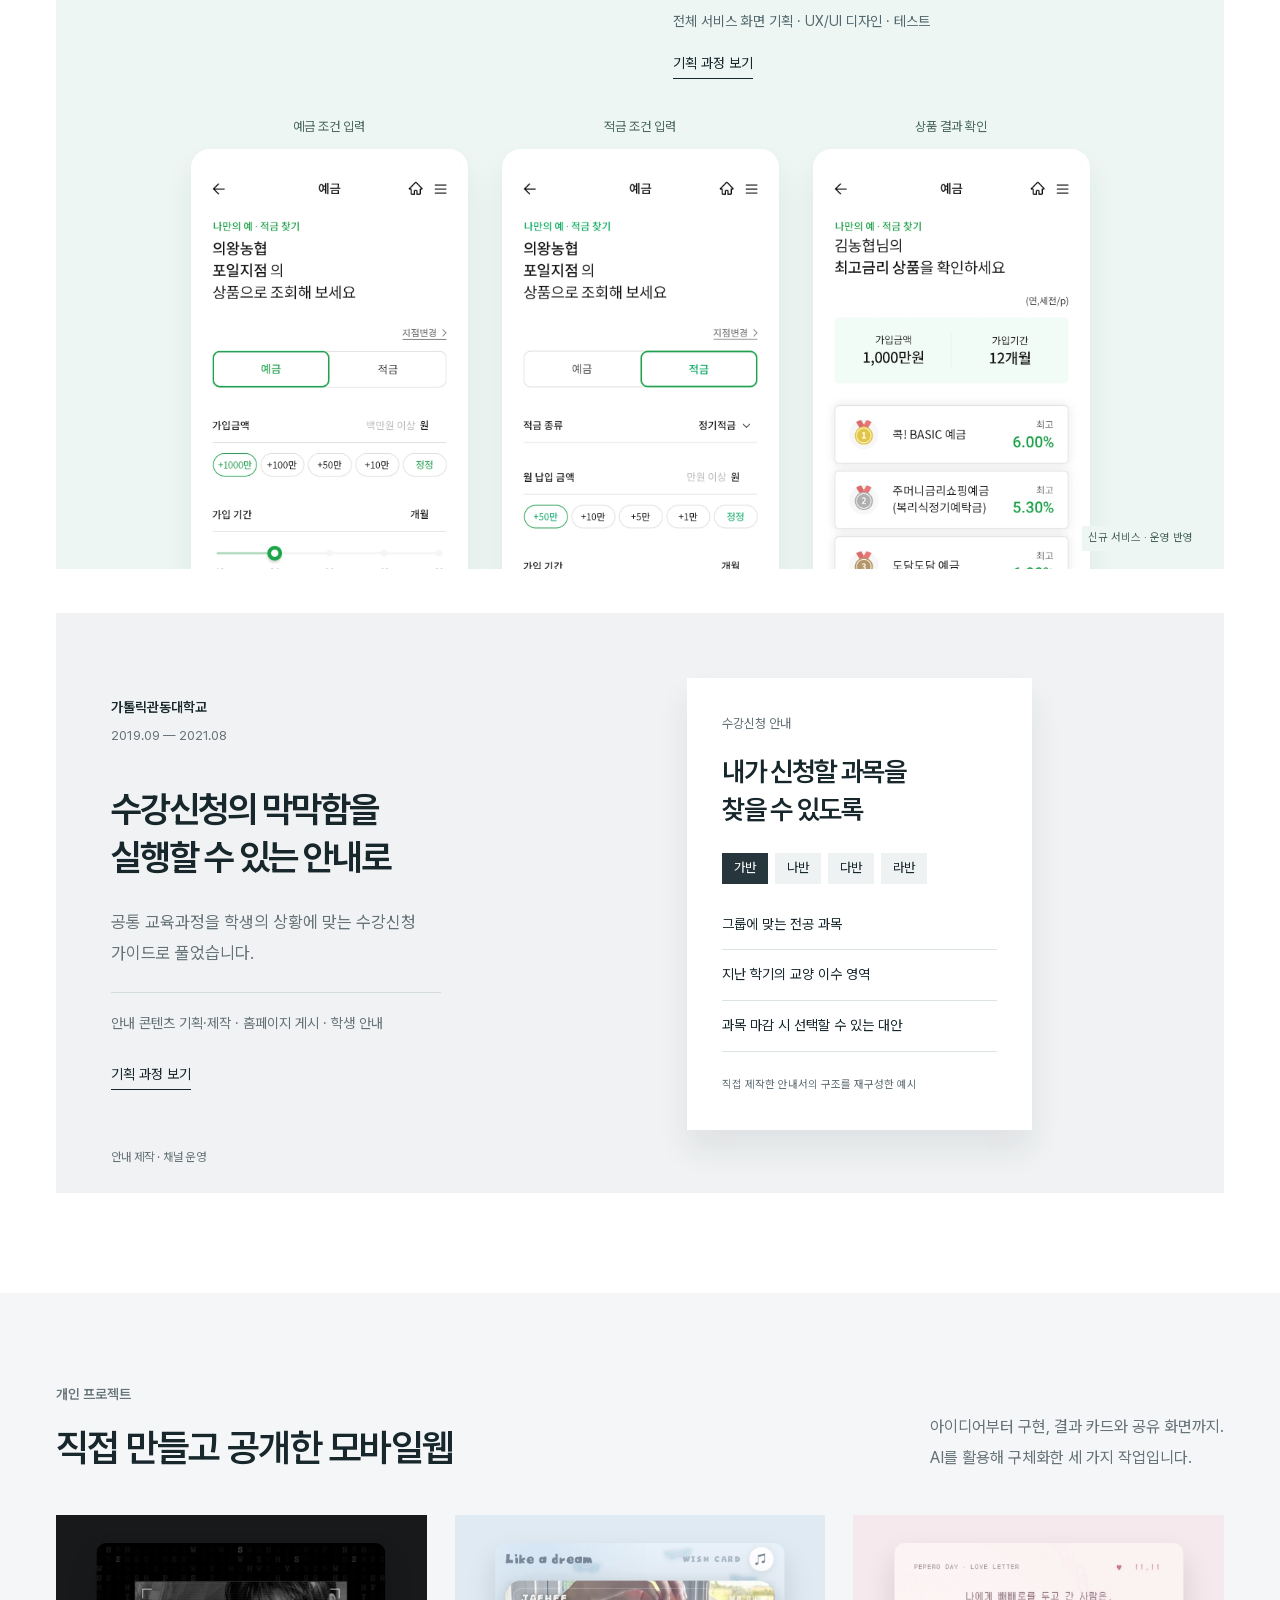
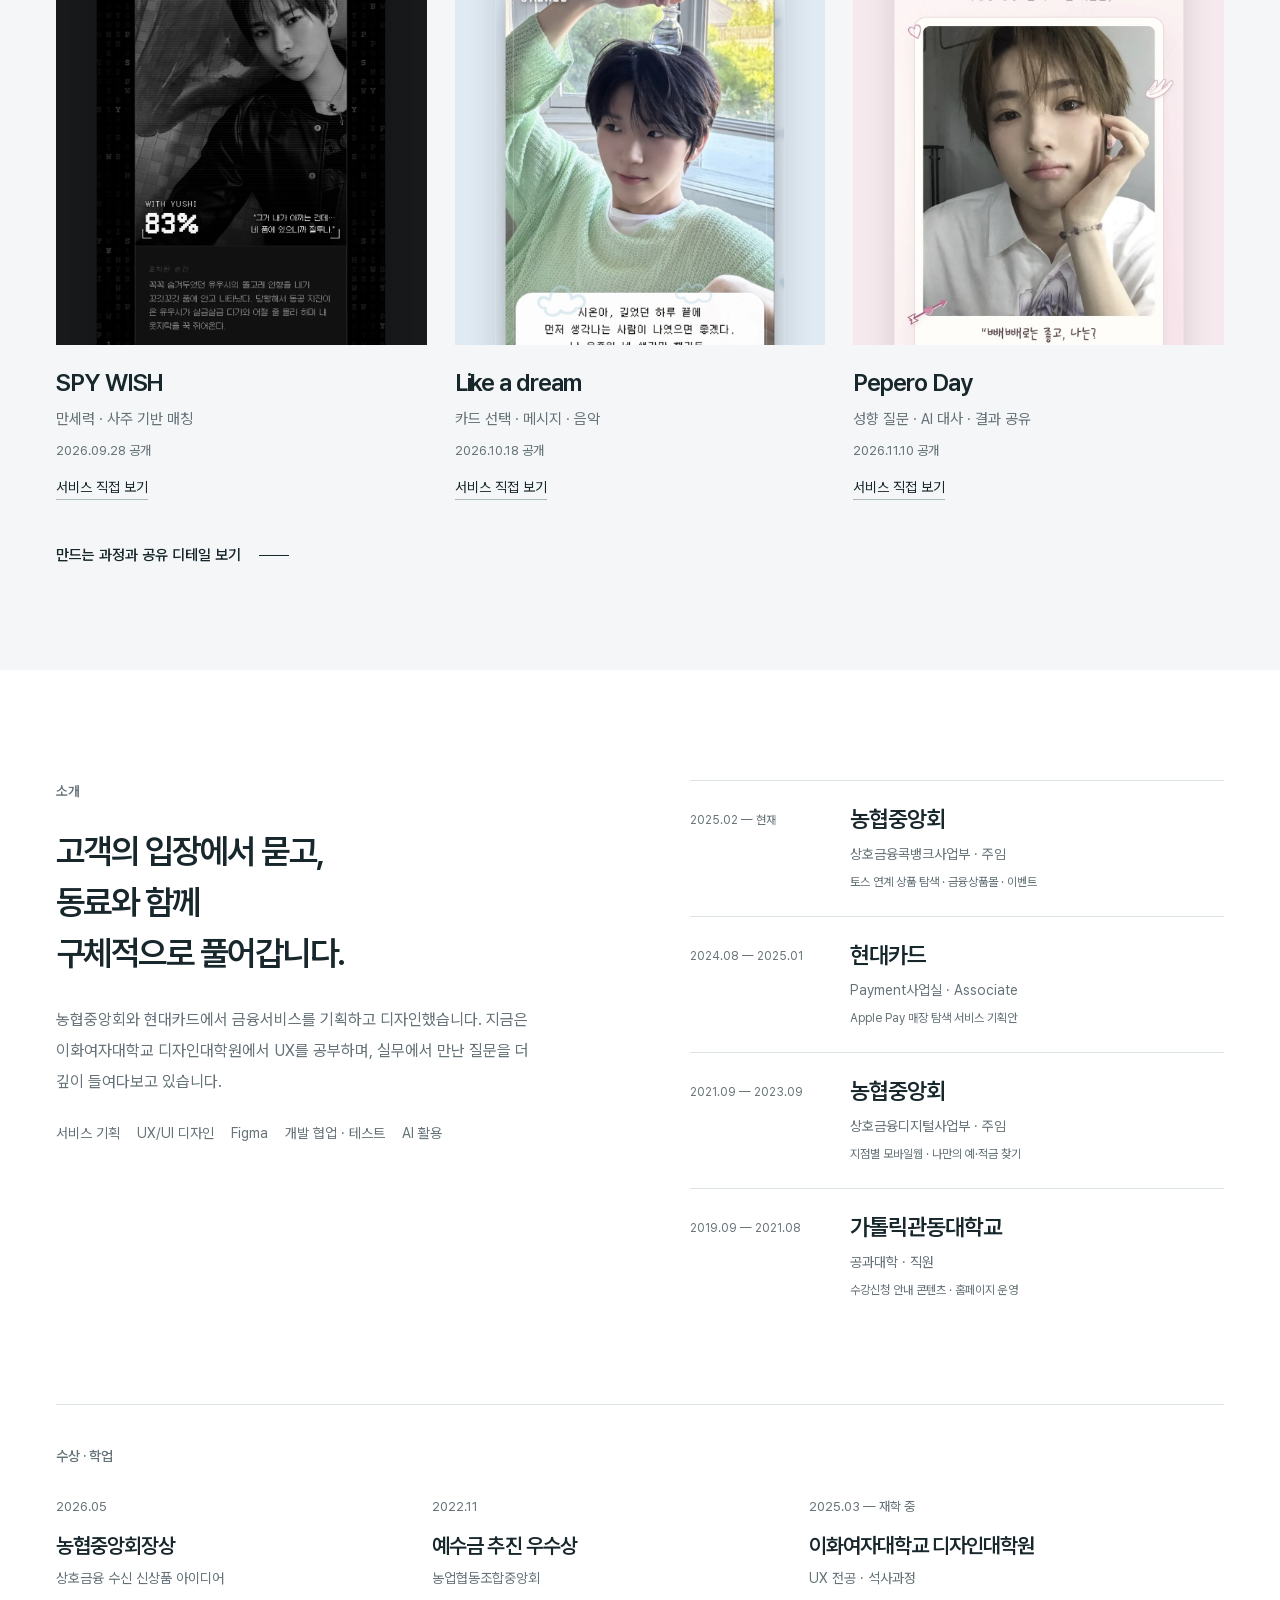
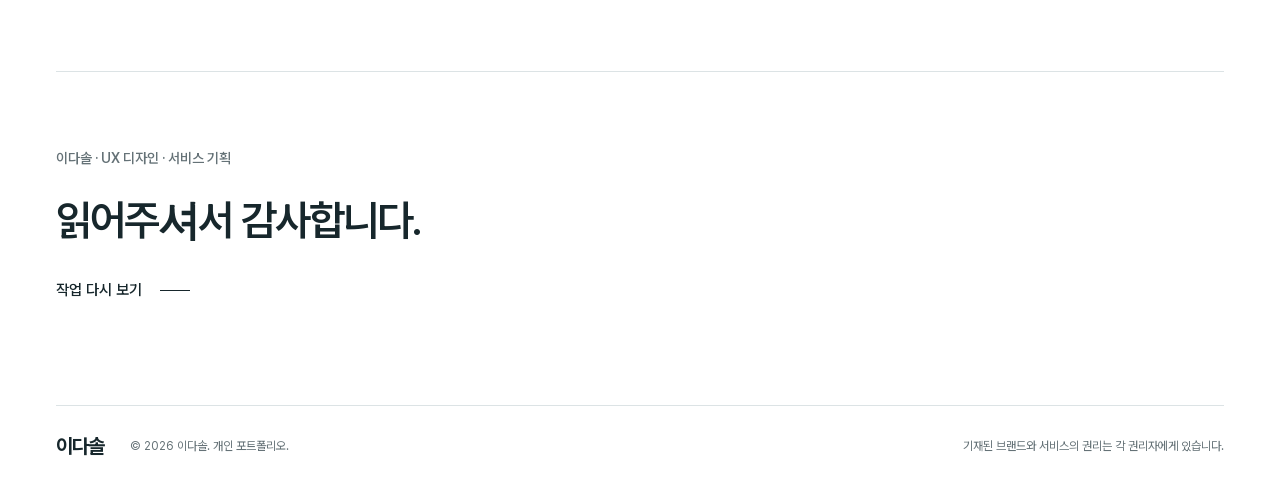
==== commit aea000c5: "Redesign portfolio around actual project screens" ====
--- a/index.html
+++ b/index.html
@@ -14,33 +14,33 @@
 </head>
 <body>
 <a class="skip" href="#main">본문 바로가기</a>
-<header class="header"><a class="wordmark" href="./" aria-label="이다솔 포트폴리오 홈">dasol<span class="brand-dot">.</span></a><nav aria-label="주 메뉴"><a href="#work">Work</a><a href="#playground">Playground</a><a href="#about">About</a></nav><span class="header-label">UX & SERVICE PLANNING</span></header>
+<header class="header"><a class="wordmark" href="./" aria-label="이다솔 포트폴리오 홈">이다솔</a><nav aria-label="주 메뉴"><a href="#work">프로젝트</a><a href="#playground">개인 작업</a><a href="#about">소개</a></nav><span class="header-label">UX 디자인 · 서비스 기획</span></header>
 <main id="main">
   <section class="hero wrap">
-    <div class="hero-copy"><p class="eyebrow">이다솔의 포트폴리오</p><h1>사용하는 사람을<br>생각하며<br><span>서비스를 만듭니다.</span></h1><p class="hero-description">금융상품을 만나는 순간부터,<br>선택하고 이용하는 경험까지.</p><a class="text-link" href="#work">프로젝트 살펴보기<span class="link-line"></span></a></div>
-    <div class="hero-art" aria-label="금융상품 탐색과 모바일 서비스 디자인">
-      <div class="hero-orbit"></div><span class="hero-type" aria-hidden="true">closer.</span>
-      <div class="hero-note"><span>발견에서 선택으로</span><strong>작은 접점을<br>하나의 경험으로</strong></div>
-      <div class="device hero-device"><div class="device-screen"><img src="assets/nh.webp" alt="명함 QR코드로 접속하는 NH 지점별 금융상품 모바일웹" fetchpriority="high" width="588" height="1170"></div></div>
-      <div class="hero-tag"><span class="tag-icon" aria-hidden="true">✳</span><span>FINANCE<br>MEETS DAILY LIFE</span></div>
+    <div class="hero-copy"><p class="eyebrow">이다솔 · UX 디자인 포트폴리오</p><h1>사용하는 사람을 생각하며,<br><span>서비스를 만듭니다.</span></h1></div>
+    <div class="hero-description"><p>금융상품을 만나는 순간부터<br>선택하고 이용하는 경험까지.<br>기획과 디자인, 운영을 함께 고민합니다.</p><a class="text-link" href="#work">작업 살펴보기<span class="link-line"></span></a></div>
+    <div class="hero-showcase" aria-label="금융서비스 프로젝트 화면">
+      <figure class="hero-project hero-project-toss"><figcaption>토스 연계 금융상품</figcaption><div class="device"><div class="device-screen"><img src="assets/toss.webp" alt="최고금리 기준으로 상품을 보여주는 토스 연계 기획전" fetchpriority="high" width="750" height="1492"></div></div></figure>
+      <figure class="hero-project hero-project-hy"><figcaption>Apple Pay 매장 탐색</figcaption><div class="device"><div class="device-screen"><img src="assets/hy.webp" alt="내 주변 Apple Pay 사용 가능 매장을 찾는 지도 기획안" fetchpriority="high" width="588" height="1170"></div></div></figure>
+      <figure class="hero-project hero-project-nh"><figcaption>지점별 금융상품 모바일웹</figcaption><div class="device"><div class="device-screen"><img src="assets/nh.webp" alt="명함 QR코드에서 연결되는 지점별 금융상품 모바일웹" fetchpriority="high" width="588" height="1170"></div></div></figure>
     </div>
-    <div class="hero-bottom"><span>금융 실무 × UX 디자인 × AI 실험</span><span>SELECTED WORK · 2026</span></div>
+    <div class="hero-bottom"><span>농협중앙회 · 현대카드 · 개인 프로젝트</span><span>2026 포트폴리오</span></div>
   </section>
   <section class="work-section wrap" id="work">
-    <div class="section-heading"><div><p class="eyebrow">SELECTED WORK</p><h2>기획을, 실제 경험으로.</h2></div><p>요구조건을 이해하고, 화면으로 구체화하고,<br>운영에 반영하기까지 함께한 작업입니다.</p></div>
+    <div class="section-heading"><div><p class="eyebrow">대표 프로젝트</p><h2>화면에 담은 기획의 과정</h2></div><p>어떤 문제에서 시작했고, 어떻게 풀었는지.<br>직접 맡아 진행한 일을 소개합니다.</p></div>
     <div class="work-grid" id="work-grid"></div>
   </section>
   <section class="playground" id="playground"><div class="wrap">
-    <div class="section-heading"><div><p class="eyebrow">PERSONAL PLAYGROUND</p><h2>생각은 작게,<br>경험은 끝까지.</h2></div><p>직접 기획하고, AI와 만들고, 세상에 공개한<br>세 가지 모바일웹 실험.</p></div>
+    <div class="section-heading"><div><p class="eyebrow">개인 프로젝트</p><h2>직접 만들고 공개한 모바일웹</h2></div><p>아이디어부터 구현, 결과 카드와 공유 화면까지.<br>AI를 활용해 구체화한 세 가지 작업입니다.</p></div>
     <div class="lab-grid" id="lab-grid"></div>
     <a class="text-link" href="project.html?project=playground">만드는 과정과 공유 디테일 보기<span class="link-line"></span></a>
   </div></section>
-  <section class="about wrap" id="about"><div class="about-intro"><p class="eyebrow">ABOUT DASOL</p><h2>고객의 입장에서 묻고,<br>동료와 함께<br>구체적으로 풀어갑니다.</h2><p>농협중앙회와 현대카드에서 금융서비스를 기획하고 디자인했습니다. 지금은 이화여자대학교 디자인대학원에서 UX를 공부하며, 실무에서 만난 질문을 더 깊이 들여다보고 있습니다.</p><div class="skill-list"><span>서비스 기획</span><span>UX/UI 디자인</span><span>Figma</span><span>개발 협업 · 테스트</span><span>AI 활용</span></div></div>
+  <section class="about wrap" id="about"><div class="about-intro"><p class="eyebrow">소개</p><h2>고객의 입장에서 묻고,<br>동료와 함께<br>구체적으로 풀어갑니다.</h2><p>농협중앙회와 현대카드에서 금융서비스를 기획하고 디자인했습니다. 지금은 이화여자대학교 디자인대학원에서 UX를 공부하며, 실무에서 만난 질문을 더 깊이 들여다보고 있습니다.</p><div class="skill-list"><span>서비스 기획</span><span>UX/UI 디자인</span><span>Figma</span><span>개발 협업 · 테스트</span><span>AI 활용</span></div></div>
     <div class="history"><div class="history-row"><span>2025.02 — 현재</span><div><h3>농협중앙회</h3><p>상호금융콕뱅크사업부 · 주임</p><small>토스 연계 상품 탐색 · 금융상품몰 · 이벤트</small></div></div><div class="history-row"><span>2024.08 — 2025.01</span><div><h3>현대카드</h3><p>Payment사업실 · Associate</p><small>Apple Pay 매장 탐색 서비스 기획안</small></div></div><div class="history-row"><span>2021.09 — 2023.09</span><div><h3>농협중앙회</h3><p>상호금융디지털사업부 · 주임</p><small>지점별 모바일웹 · 나만의 예·적금 찾기</small></div></div><div class="history-row"><span>2019.09 — 2021.08</span><div><h3>가톨릭관동대학교</h3><p>공과대학 · 직원</p><small>수강신청 안내 콘텐츠 · 홈페이지 운영</small></div></div></div>
   </section>
-  <section class="recognition wrap"><p class="eyebrow">RECOGNITION & LEARNING</p><div><article><span>2026.05</span><h3>농협중앙회장상</h3><p>상호금융 수신 신상품 아이디어</p></article><article><span>2022.11</span><h3>예수금 추진 우수상</h3><p>농업협동조합중앙회</p></article><article><span>2025.03 — 재학 중</span><h3>이화여자대학교 디자인대학원</h3><p>UX 전공 · 석사과정</p></article></div></section>
-  <section class="closing wrap"><p class="eyebrow">THANK YOU FOR YOUR TIME</p><h2>다음 경험도,<br>사용하는 사람 곁에서.</h2><a class="text-link" href="#work">작업 다시 보기<span class="link-line"></span></a></section>
+  <section class="recognition wrap"><p class="eyebrow">수상 · 학업</p><div><article><span>2026.05</span><h3>농협중앙회장상</h3><p>상호금융 수신 신상품 아이디어</p></article><article><span>2022.11</span><h3>예수금 추진 우수상</h3><p>농업협동조합중앙회</p></article><article><span>2025.03 — 재학 중</span><h3>이화여자대학교 디자인대학원</h3><p>UX 전공 · 석사과정</p></article></div></section>
+  <section class="closing wrap"><p class="eyebrow">이다솔 · UX 디자인 · 서비스 기획</p><h2>읽어주셔서 감사합니다.</h2><a class="text-link" href="#work">작업 다시 보기<span class="link-line"></span></a></section>
 </main>
-<footer class="footer wrap"><a class="wordmark" href="./">dasol<span class="brand-dot">.</span></a><p>© 2026 이다솔. 개인 포트폴리오.</p><span>기재된 브랜드와 서비스의 권리는 각 권리자에게 있습니다.</span></footer>
+<footer class="footer wrap"><a class="wordmark" href="./">이다솔</a><p>© 2026 이다솔. 개인 포트폴리오.</p><span>기재된 브랜드와 서비스의 권리는 각 권리자에게 있습니다.</span></footer>
 <noscript><p class="wrap">프로젝트 목록을 표시하려면 JavaScript를 켜주세요. <a href="project.html?project=toss">프로젝트 상세</a></p></noscript>
 </body></html>
--- a/style.css
+++ b/style.css
@@ -1,11 +1,14 @@
-@font-face{font-family:Pretendard;src:url('assets/pretendard.woff2') format('woff2');font-weight:100 900;font-display:swap}
-:root{--ink:#152326;--muted:#627075;--teal:#00a3b6;--line:#dde4e5;--pale:#f2f6f6;--max:1280px}*{box-sizing:border-box}html{scroll-behavior:smooth;scroll-padding-top:100px}body{margin:0;background:#fff;color:var(--ink);font-family:Pretendard,-apple-system,BlinkMacSystemFont,sans-serif;font-size:17px;line-height:1.65;word-break:keep-all}a{color:inherit;text-decoration:none}button{font:inherit}img{display:block;max-width:100%}h1,h2,h3,p{margin:0}h1,h2,h3{line-height:1.25;letter-spacing:-.045em}a:focus-visible,button:focus-visible{outline:3px solid #00889a;outline-offset:6px}.skip{position:fixed;top:-100px;left:15px;background:#fff;padding:12px;z-index:20}.skip:focus{top:10px}.wrap{max-width:var(--max);margin:auto;width:calc(100% - 112px)}.header{height:100px;max-width:1504px;margin:auto;padding:0 56px;display:flex;align-items:center;justify-content:space-between;gap:30px}.wordmark{font-size:37px;line-height:1;font-weight:800;letter-spacing:-2px}.brand-dot{color:var(--teal)}.header nav{display:flex;gap:36px;font-size:16px;font-weight:550}.header nav a{position:relative;padding:8px 0}.header nav a:after{content:'';position:absolute;bottom:3px;left:0;width:100%;height:2px;background:var(--teal);transform:scaleX(0);transform-origin:left;transition:transform .25s}.header nav a:hover:after{transform:scaleX(1)}.header-label{font-size:12px;font-weight:600;letter-spacing:.06em}.eyebrow{font-size:13px;letter-spacing:.11em;font-weight:650;margin-bottom:23px;color:var(--muted)}.hero{position:relative;min-height:760px;padding-top:88px;display:grid;grid-template-columns:1.08fr 1fr;align-items:start;gap:25px}.hero h1{font-size:clamp(40px,4.75vw,68px);line-height:1.2;letter-spacing:-.065em;font-weight:650;position:relative;z-index:2}.hero h1 span{color:var(--teal)}.hero-description{color:var(--muted);margin:30px 0 24px;font-size:19px;line-height:1.7}.text-link{display:inline-flex;align-items:center;gap:18px;font-size:15px;font-weight:650;padding:12px 0}.link-line{display:inline-block;height:1px;width:36px;background:currentColor;transition:width .2s}.text-link:hover .link-line{width:58px}.hero-art{position:relative;height:590px;margin-top:-25px}.hero-orbit{position:absolute;width:490px;height:490px;background:#dbf5f5;border-radius:50%;top:80px;left:0}.hero-orbit:after{content:'';position:absolute;inset:74px;border:1px solid #b6e6e9;border-radius:50%}.hero-type{font-size:144px;letter-spacing:-.08em;color:#00a3b6;position:absolute;top:8px;left:-27px;font-weight:650;line-height:1}.device{background:#fff;border:1px solid #e1e5e6;padding:11px;border-radius:36px;box-shadow:0 28px 38px -18px #153b453a,0 3px 7px #153b4508;width:240px}.device-screen{position:relative;border-radius:26px;overflow:hidden;background:#fff;aspect-ratio:588/1170}.device-screen img{width:100%;height:100%;object-fit:cover;object-position:top}.hero-device{position:absolute;width:245px;top:96px;left:147px;transform:rotate(-5deg)}.hero-note{position:absolute;left:-22px;top:310px;z-index:3;background:#fff;border-radius:17px;padding:19px 24px;box-shadow:0 15px 35px #183c4520;transform:rotate(3deg);min-width:184px}.hero-note span{font-size:12px;color:var(--muted)}.hero-note strong{display:block;font-size:23px;line-height:1.35;letter-spacing:-.04em;margin-top:6px;font-weight:600}.hero-tag{position:absolute;bottom:19px;right:0;display:flex;align-items:center;gap:12px;font-size:11px;line-height:1.4;font-weight:650;letter-spacing:.08em}.tag-icon{font-size:48px;font-weight:400;color:var(--teal)}.hero-bottom{grid-column:1/-1;border-top:1px solid var(--line);display:flex;justify-content:space-between;padding:24px 0 35px;font-size:13px;color:var(--muted)}.work-section{padding:105px 0 112px}.section-heading{display:flex;justify-content:space-between;align-items:flex-end;gap:32px;margin-bottom:50px}.section-heading .eyebrow{margin-bottom:17px}.section-heading h2{font-size:46px;font-weight:650}.section-heading>p{font-size:16px;color:var(--muted);line-height:1.8;padding-bottom:4px}.work-grid{display:grid;grid-template-columns:1fr 1fr;gap:62px 36px}.work-card:first-child{grid-column:1/-1;display:grid;grid-template-columns:1.65fr 1fr;gap:55px;align-items:center}.work-card:first-child .work-visual{height:530px}.work-card{display:block;min-width:0}.work-visual{height:390px;overflow:hidden;position:relative;border-radius:3px;background:var(--pale);isolation:isolate}.work-visual .visual-word{position:absolute;font-size:76px;letter-spacing:-.055em;font-weight:700;line-height:1;z-index:-1}.work-visual .device{position:absolute;transition:transform .45s ease}.work-card:hover .device{transform:translateY(-10px)}.work-visual.toss{background:#d9f3f4}.toss .visual-word{top:42px;left:40px;color:#00a3b6}.toss .device{width:232px;left:47%;top:49px}.toss .medal{position:absolute;left:55px;top:230px;display:flex;flex-direction:column;align-items:center;line-height:1}.medal i{font-style:normal;color:#008c9d;background:#b5e6e9;width:105px;height:105px;border-radius:50%;font-size:60px;font-weight:650;display:grid;place-items:center;box-shadow:0 12px 18px #008d9c15}.medal span{font-size:14px;color:#287780;letter-spacing:.02em;margin-top:20px}.work-visual.applepay{background:#e9eaed}.applepay .visual-word{left:30px;top:32px;font-size:55px;color:#181c23}.applepay .device{width:198px;top:114px;left:calc(50% - 96px)}.applepay .map-surface{position:absolute;inset:110px -30px -40px;background:repeating-linear-gradient(0deg,transparent 0 80px,#fff9 80px 84px),repeating-linear-gradient(70deg,transparent 0 88px,#fff9 88px 92px);transform:rotate(-10deg);z-index:-1}.work-visual.mobileweb{background:#00a3b6}.mobileweb .visual-word{left:28px;top:32px;color:#fff8;font-size:55px}.mobileweb .device{width:198px;top:96px;left:calc(50% - 96px)}.mobileweb .qr-art{position:absolute;left:36px;top:180px;background:#fff;width:92px;height:114px;padding:12px;box-shadow:0 18px 20px #00536127;transform:rotate(-9deg);border-radius:3px}.qr-art svg{width:100%;height:auto}.qr-art span{display:block;font-size:8px;color:#627075;letter-spacing:.08em;margin-top:2px}.work-visual.finder{background:#e7f2e9}.finder .visual-word{left:30px;top:32px;color:#428651;font-size:52px}.finder .device{width:190px;top:104px;left:calc(50% - 95px);border-radius:24px}.finder .device-screen{border-radius:15px}.work-visual.course{background:#f1f2f3}.course .visual-word{left:30px;top:32px;color:#7d868b;font-size:51px}.guide-art{position:absolute;left:20%;top:115px;width:64%;background:#fff;padding:22px 24px;box-shadow:0 25px 30px #25353b17;transform:rotate(-4deg)}.guide-art strong{font-size:21px;line-height:1.25;display:block;margin-bottom:20px}.guide-art i{display:block;height:8px;background:#e8eded;margin:10px 0;width:100%}.guide-art i:nth-child(3){width:70%}.guide-art span{display:inline-block;font-size:12px;background:#202e33;color:#fff;padding:5px 11px;margin-top:20px}.work-info{padding-top:22px}.work-card:first-child .work-info{padding:0}.work-meta{display:flex;gap:12px;align-items:center;font-size:12px;color:var(--muted);font-weight:550}.work-info h3{font-size:30px;font-weight:650;margin:13px 0 12px;line-height:1.3}.work-card:first-child h3{font-size:36px}.work-info>p{font-size:16px;color:var(--muted);line-height:1.8}.work-info .card-link{margin-top:21px;font-size:14px;border-bottom:1px solid currentColor;display:inline-block}.project-status{font-size:11px;line-height:1.5;border:1px solid #a9babc;padding:3px 8px;border-radius:99px}.playground{background:#f3f5f7;padding:100px 0}.playground .section-heading h2{font-size:48px}.lab-grid{display:grid;grid-template-columns:repeat(3,1fr);gap:26px;margin-bottom:25px}.lab-art{height:390px;overflow:hidden;position:relative;background:#161719}.lab-art img{position:absolute;left:12%;top:33px;width:76%;border-radius:12px;box-shadow:0 20px 40px #0002;transition:transform .4s}.lab a:hover img{transform:translateY(-9px)}.lab.dream .lab-art{background:#dce9f3}.lab.pepero .lab-art{background:#f4e3e8}.lab h3{font-size:25px;font-weight:650;margin:21px 0 9px}.lab>p{font-size:15px;color:var(--muted);margin:0 0 8px}.lab small{font-size:12px;color:var(--muted)}.lab .lab-link{display:inline-block;font-size:13px;margin-top:12px;border-bottom:1px solid #acb7bb}.about{display:grid;grid-template-columns:1fr 1fr;gap:100px;padding:140px 0 95px}.about h2{font-size:38px;line-height:1.38;font-weight:600}.about-intro>p:not(.eyebrow){margin-top:28px;font-size:16px;color:var(--muted);line-height:1.9;max-width:490px}.skill-list{display:flex;flex-wrap:wrap;gap:8px;margin-top:27px}.skill-list span{font-size:12px;padding:6px 12px;background:var(--pale);border-radius:99px}.history-row{padding:24px 0 27px;border-top:1px solid var(--line);display:grid;grid-template-columns:150px 1fr;gap:12px}.history-row>span{font-size:12px;color:var(--muted);padding-top:4px}.history-row h3{font-size:23px;letter-spacing:-.035em}.history-row p{font-size:14px;color:var(--muted);margin-top:9px}.history-row small{display:block;font-size:12px;color:var(--muted);margin-top:5px}.recognition{border-top:1px solid var(--line);padding:40px 0 90px}.recognition>div{display:grid;grid-template-columns:1fr 1fr 1.2fr;gap:36px}.recognition article>span{font-size:12px;color:var(--muted)}.recognition h3{font-size:21px;margin:12px 0 8px}.recognition article p{font-size:14px;color:var(--muted)}.closing{border-top:1px solid var(--line);padding:100px 0 110px}.closing h2{font-size:60px;font-weight:600;line-height:1.3}.closing .text-link{margin-top:25px}.footer{border-top:1px solid var(--line);padding:30px 0 36px;display:flex;align-items:center;gap:30px}.footer .wordmark{font-size:28px}.footer p,.footer>span,.footer>a:not(.wordmark){font-size:12px;color:var(--muted)}.footer>span{margin-left:auto}
-/* Case studies */
-.case-intro{padding:60px 0 70px}.back-link{font-size:14px;color:var(--muted);display:inline-block;margin-bottom:55px;border-bottom:1px solid #c4cfd2}.case-heading{max-width:1000px;font-size:clamp(36px,5vw,66px);font-weight:650;line-height:1.2}.case-summary{font-size:21px;color:var(--muted);max-width:760px;margin-top:27px;line-height:1.8}.case-meta{display:grid;grid-template-columns:1fr 1fr 2fr;margin-top:50px;gap:30px;border-top:1px solid var(--line);padding-top:24px;font-size:15px}.case-meta dt{font-size:12px;color:var(--muted);margin-bottom:7px}.case-meta dd{margin:0}.case-hero{background:var(--pale);padding:55px 0 0;overflow:hidden}.case-hero.toss{background:#d9f3f4}.case-hero.mobileweb{background:#00a3b6}.case-hero.finder{background:#e7f2e9}.case-hero.applepay{background:#e9eaed}.case-hero-inner{max-width:1000px;margin:auto;display:flex;justify-content:center;gap:70px;height:580px;position:relative}.case-hero-inner .device{width:260px;flex-shrink:0;align-self:flex-start}.case-hero-inner .device:nth-child(2){margin-top:90px}.case-body{max-width:940px;width:calc(100% - 112px);margin:auto}.case-section{padding:80px 0;border-bottom:1px solid var(--line)}.case-section .eyebrow{color:var(--teal);margin-bottom:15px}.case-section h2{font-size:34px;font-weight:600;line-height:1.4;max-width:800px}.case-section>p:not(.eyebrow){margin-top:24px;color:var(--muted);font-size:18px;line-height:1.95}.case-decisions{display:grid;grid-template-columns:repeat(3,1fr);gap:30px;margin-top:40px}.case-decision{padding-top:20px;border-top:2px solid #26383d}.case-decision h3{font-size:22px;margin-bottom:15px;font-weight:600}.case-decision p{font-size:16px;line-height:1.9;color:var(--muted)}.flow{list-style:none;display:flex;gap:0;padding:0;margin:35px 0 0}.flow li{flex:1;border-top:1px solid var(--teal);padding:20px 18px 0 0;font-size:16px}.flow li+li{padding-left:18px;border-left:1px solid var(--line)}.case-gallery{display:grid;grid-template-columns:repeat(2,1fr);gap:40px;margin-top:45px;padding:45px;background:var(--pale)}.case-gallery figure{margin:0;min-width:0}.case-gallery .device{width:min(100%,245px);margin:auto}.case-gallery figcaption{font-size:14px;color:var(--muted);text-align:center;margin-top:23px}.case-note{font-size:14px!important;color:var(--muted);background:var(--pale);padding:22px 26px;border-left:3px solid var(--teal)}.case-next{padding:65px 0 85px;display:flex;justify-content:space-between;align-items:center;gap:25px}.case-next h3{font-size:27px;margin-top:10px}.course-example{margin-top:35px;display:grid;grid-template-columns:1fr 1fr;gap:22px;padding:30px;background:var(--pale)}.course-example article{background:#fff;padding:28px}.course-example h3{font-size:24px;margin-bottom:25px}.course-tabs{display:flex;gap:8px;margin-bottom:20px}.course-tabs span{background:#e8eeee;font-size:14px;padding:5px 12px;border-radius:5px}.course-tabs span:first-child{background:#27383d;color:#fff}.course-line{padding:15px 0;border-bottom:1px solid var(--line);font-size:16px}.course-example p{font-size:15px;color:var(--muted);margin:22px 0 0}.course-rule{background:#edf3f3;padding:20px;font-size:16px;margin:20px 0}.course-rule strong{display:block;color:var(--ink);font-size:21px;margin-top:8px}.lab-detail{display:grid;grid-template-columns:1fr 1fr;gap:45px;align-items:center;margin-top:35px}.lab-detail img{width:100%;max-height:640px;object-fit:contain}.lab-detail h3{font-size:26px;margin-bottom:15px}.lab-detail p{font-size:17px;line-height:1.95;color:var(--muted)}.lab-detail .text-link{color:var(--ink);margin-top:20px}.share-formats{display:grid;grid-template-columns:repeat(4,1fr);gap:16px;margin-top:35px}.share-format{background:var(--pale);padding:20px 12px 14px;text-align:center}.share-format .format-art{height:140px;background:#fff;display:flex;align-items:center;justify-content:center;padding:12px;box-shadow:0 9px 17px #17333d13;margin-bottom:20px}.format-art img{height:100%;width:auto;object-fit:contain}.format-art.square img{height:auto;width:85%;max-height:100%}.format-art.message img{height:70%;margin-left:auto}.share-format strong{font-size:16px;font-weight:550}.share-format span{font-size:12px;display:block;color:var(--muted);margin-top:4px}
-@media(min-width:1600px){.hero{min-height:830px;padding-top:110px}.hero-art{margin-top:0}.hero-bottom{margin-top:40px}}
-@media(max-width:1150px){.hero{min-height:680px;gap:10px;padding-top:70px}.hero-art{transform:scale(.84);transform-origin:top left;height:520px}.hero h1{font-size:49px}.hero-bottom{margin-top:-20px}.header-label{display:none}.work-card:first-child{gap:35px}.work-card:first-child .work-visual{height:470px}.toss .device{left:43%;width:215px}.toss .visual-word{font-size:64px}.toss .medal{left:30px}.toss .medal i{width:90px;height:90px}.about{gap:45px}.history-row{grid-template-columns:120px 1fr}.work-info h3{font-size:27px}.work-card:first-child h3{font-size:31px}.lab-art{height:330px}.work-visual{height:345px}}
-@media(max-width:800px){.wrap{width:calc(100% - 48px)}.header{padding:0 24px;height:78px}.header nav{gap:23px;font-size:14px}.wordmark{font-size:32px}.hero{padding-top:48px;grid-template-columns:1fr;gap:0}.hero h1{font-size:clamp(35px,7vw,54px);line-height:1.23}.hero-description{font-size:17px;margin:24px 0 12px}.hero-art{width:460px;max-width:100%;height:530px;margin:30px auto 0;transform:none}.hero-orbit{width:420px;height:420px;left:5px;top:75px}.hero-type{font-size:125px;left:10px;top:5px}.hero-device{width:217px;left:145px;top:80px}.hero-note{left:0;top:280px;min-width:160px;padding:17px}.hero-note strong{font-size:21px}.hero-tag{right:0;bottom:5px}.hero-bottom{margin-top:15px;gap:15px;padding:20px 0;flex-wrap:wrap;font-size:12px}.work-section{padding:70px 0}.section-heading{display:block;margin-bottom:30px}.section-heading h2,.playground .section-heading h2{font-size:36px}.section-heading>p{margin-top:22px;font-size:15px}.work-grid{gap:38px 22px}.work-card:first-child{display:block}.work-card:first-child .work-visual{height:430px}.work-card:first-child .work-info{padding-top:22px}.work-visual{height:300px}.work-visual .visual-word{font-size:39px;top:25px;left:23px}.work-visual .device{width:160px;left:calc(50% - 80px);top:88px;border-radius:27px;padding:8px}.work-visual .device-screen{border-radius:18px}.toss .device{width:210px;top:40px;left:47%}.toss .visual-word{font-size:68px;top:40px;left:30px}.toss .medal{left:40px;top:200px}.mobileweb .qr-art{left:18px;top:171px;width:65px;height:81px;padding:8px}.work-info h3,.work-card:first-child h3{font-size:25px}.work-meta{font-size:11px;gap:7px;flex-wrap:wrap}.work-info>p{font-size:15px}.project-status{font-size:10px}.guide-art{top:105px;padding:15px;left:13%;width:75%}.guide-art strong{font-size:17px}.guide-art span{font-size:10px;margin-top:10px}.playground{padding:65px 0}.lab-grid{gap:18px}.lab-art{height:250px}.lab-art img{left:9%;width:82%;top:24px}.lab h3{font-size:21px}.lab>p{font-size:14px}.lab small{font-size:11px}.about{grid-template-columns:1fr;padding:80px 0 65px;gap:40px}.about h2{font-size:34px}.history-row{grid-template-columns:155px 1fr}.recognition>div{grid-template-columns:1fr;gap:30px}.recognition{padding-bottom:60px}.closing{padding:65px 0}.closing h2{font-size:43px}.footer{flex-wrap:wrap;gap:18px}.footer>span{width:100%;margin:0}.case-intro{padding:35px 0 45px}.back-link{margin-bottom:35px}.case-summary{font-size:18px}.case-meta{grid-template-columns:1fr 1fr;gap:20px}.case-meta>div:last-child{grid-column:1/-1}.case-hero-inner{height:460px;gap:35px}.case-hero-inner .device{width:205px}.case-body{width:calc(100% - 48px)}.case-section{padding:55px 0}.case-section h2{font-size:29px}.case-section>p:not(.eyebrow){font-size:17px}.case-decisions{grid-template-columns:1fr;gap:25px;margin-top:30px}.case-decision p{font-size:16px}.case-gallery{gap:25px;padding:28px}.flow{flex-wrap:wrap;gap:22px}.flow li{flex:0 0 calc(50% - 11px);border-left:0!important;padding:16px 0 0!important}.lab-detail{gap:25px}.share-formats{grid-template-columns:1fr 1fr}.course-example{padding:20px;grid-template-columns:1fr}}
-@media(max-width:480px){.hero-art{height:485px;transform:scale(.9);transform-origin:top left;width:calc(100% / .9);max-width:none;margin-bottom:-42px}.hero-orbit{width:360px;height:360px;left:0}.hero-type{font-size:107px;top:12px}.hero-device{left:124px;width:199px;top:85px}.hero-note{top:270px;padding:15px;min-width:143px}.hero-note strong{font-size:19px}.hero-tag{bottom:10px;right:10px}.work-grid{grid-template-columns:1fr;gap:38px}.work-card:first-child{grid-column:auto}.work-visual,.work-card:first-child .work-visual{height:350px}.work-visual .visual-word{font-size:48px}.work-visual .device{width:190px;left:calc(50% - 95px);top:94px}.toss .device{width:190px;left:44%;top:68px}.toss .visual-word{font-size:57px;left:25px;top:25px}.toss .medal{top:174px;left:25px}.toss .medal i{width:78px;height:78px;font-size:45px}.toss .medal span{font-size:12px}.mobileweb .qr-art{left:26px;top:180px;width:75px;height:93px}.lab-grid{grid-template-columns:1fr;gap:35px}.lab-art{height:380px}.lab-art img{width:62%;left:19%;top:25px}.lab h3{font-size:26px}.lab>p{font-size:16px}.lab small{font-size:12px}.history-row{grid-template-columns:1fr;gap:9px}.history-row h3{font-size:22px}.closing h2{font-size:36px}.case-heading{font-size:36px}.case-hero-inner{height:390px;gap:18px;padding:0 20px}.case-hero-inner .device{width:165px;padding:8px;border-radius:26px}.case-hero-inner .device-screen{border-radius:18px}.case-hero-inner .device:nth-child(2){margin-top:75px}.case-gallery{gap:16px;padding:22px 14px}.case-gallery .device{padding:6px;border-radius:23px}.case-gallery .device-screen{border-radius:17px}.case-gallery figcaption{font-size:12px}.case-next{display:block}.case-next .text-link{margin-top:15px}.lab-detail{grid-template-columns:1fr}.lab-detail img{max-height:540px}.share-format .format-art{height:160px}}
-/* Preserve screenshot aspect ratios independently of HTML dimension hints. */
-.lab-art img{height:auto}
-@media(prefers-reduced-motion:reduce){html{scroll-behavior:auto}*,*:before,*:after{transition:none!important;animation:none!important}}
+@font-face{font-family:Pretendard;src:url('assets/pretendard.woff2') format('woff2');font-weight:100 900;font-display:swap}
+:root{--ink:#17272c;--muted:#657277;--teal:#00a3b6;--line:#dce3e5;--pale:#f3f6f6;--max:1240px}*{box-sizing:border-box}html{scroll-behavior:smooth;scroll-padding-top:35px}body{margin:0;color:var(--ink);background:#fff;font-family:Pretendard,-apple-system,BlinkMacSystemFont,sans-serif;font-size:17px;line-height:1.7;word-break:keep-all}a{color:inherit;text-decoration:none}button{font:inherit}img{display:block;max-width:100%;height:auto}h1,h2,h3,h4,p{margin:0}h1,h2,h3,h4{line-height:1.3;letter-spacing:-.045em}a:focus-visible,button:focus-visible{outline:3px solid #008596;outline-offset:6px}.skip{position:fixed;top:-100px;left:15px;background:#fff;padding:12px;z-index:20}.skip:focus{top:10px}.wrap{max-width:var(--max);width:calc(100% - 112px);margin:auto}.header{max-width:1440px;height:90px;margin:auto;padding:0 56px;display:flex;align-items:center;justify-content:space-between;gap:30px;border-bottom:1px solid #edf0f1}.wordmark{font-size:23px;font-weight:700;letter-spacing:-.04em;line-height:1}.header nav{display:flex;gap:36px;font-size:15px}.header nav a{padding:10px 0}.header nav a:hover{color:#008b9d}.header-label{font-size:14px;color:var(--muted)}.eyebrow{font-size:14px;font-weight:550;color:var(--muted);margin-bottom:22px}.text-link{display:inline-flex;align-items:center;gap:18px;padding:12px 0;font-size:15px;font-weight:550}.link-line{display:block;height:1px;width:30px;background:currentColor;transition:width .2s}.text-link:hover .link-line{width:48px}
+/* Introduction: the work itself is the visual. */
+.hero{padding-top:70px;display:grid;grid-template-columns:1.5fr 1fr;gap:36px;align-items:end}.hero h1{font-size:clamp(39px,4.6vw,61px);font-weight:600;line-height:1.3;letter-spacing:-.06em}.hero h1 span{color:#0095a8}.hero-description{justify-self:end;padding-bottom:3px;font-size:16px;line-height:1.9;color:var(--muted)}.hero-description .text-link{color:var(--ink);margin-top:13px}.hero-showcase{grid-column:1/-1;display:grid;grid-template-columns:1fr 1fr 1fr;gap:3px;height:420px;margin-top:17px;overflow:hidden}.hero-project{position:relative;margin:0;overflow:hidden;background:#e3f3f4}.hero-project-hy{background:#ededf0}.hero-project-nh{background:#d7eff1}.hero-project figcaption{font-size:14px;font-weight:500;position:absolute;top:24px;left:27px;z-index:1}.device{width:240px;padding:10px;background:#fff;border:1px solid #e3e7e8;border-radius:33px;box-shadow:0 22px 27px -12px #15313c26;flex-shrink:0}.device-screen{aspect-ratio:588/1170;border-radius:23px;overflow:hidden;background:#fff}.device-screen img{width:100%;height:100%;object-fit:cover;object-position:top}.hero-project .device{position:absolute;width:223px;left:50%;top:75px;transform:translateX(-50%)}.hero-project-hy .device{top:105px}.hero-project-nh .device{top:60px}.hero-bottom{grid-column:1/-1;display:flex;justify-content:space-between;gap:25px;color:var(--muted);font-size:13px;padding:0 0 15px;margin-top:-16px}
+/* Project chapters */
+.work-section{padding:100px 0}.section-heading{display:flex;justify-content:space-between;align-items:flex-end;gap:40px;margin-bottom:42px}.section-heading .eyebrow{margin-bottom:15px}.section-heading h2{font-size:38px;font-weight:600;line-height:1.35}.section-heading>p{font-size:16px;color:var(--muted);line-height:1.9}.work-grid{display:flex;flex-direction:column;gap:44px}.work-card{position:relative;display:grid;grid-template-columns:1fr 1.12fr;min-height:580px;overflow:hidden;background:#e3f3f4}.work-info{position:relative;padding:55px 18px 75px 55px;z-index:2;align-self:center;min-width:0}.work-client{font-size:14px;font-weight:600;margin-bottom:5px}.work-period{display:block;color:var(--muted);font-size:13px;margin-bottom:39px}.work-info h3{font-size:36px;line-height:1.35;font-weight:650;letter-spacing:-.055em}.work-description{max-width:350px;color:#53686e;font-size:17px;line-height:1.85;margin:24px 0 22px}.work-role{font-size:14px;line-height:1.8;color:#53686e;max-width:330px;border-top:1px solid #b8d6d9;padding-top:18px}.card-link{display:inline-block;font-size:14px;margin-top:27px;padding-bottom:2px;border-bottom:1px solid currentColor}.project-status{position:absolute;left:55px;bottom:25px;color:var(--muted);font-size:12px;z-index:3}.work-visual{position:relative;min-height:580px;overflow:hidden}.screen-pair{position:absolute;inset:0}.screen-pair>.device{position:absolute;top:57px;left:12%;width:247px}.screen-fragment{position:absolute;width:215px;right:-21px;top:220px;height:320px;overflow:hidden;border:7px solid #fff;border-radius:17px;background:#fff;box-shadow:0 20px 35px #17333d17}.screen-fragment img{width:100%;height:auto}.work-card.applepay{background:#ececef}.applepay .work-info{padding-right:0}.applepay .work-description,.applepay .work-role{color:#636b72}.applepay .work-role{border-color:#d0d2d7}.applepay .work-visual>.device{position:absolute;width:245px;right:12%;top:160px;z-index:1}.map-crop{position:absolute;top:65px;left:9%;width:90%;height:390px;overflow:hidden;opacity:.65}.map-crop img{position:absolute;width:100%;max-width:none;top:-75px;left:0}.work-card.mobileweb{background:#00a3b6;grid-template-columns:1.12fr 1fr;color:#fff}.mobileweb .work-info{order:2;padding:55px 55px 75px 15px}.mobileweb .work-visual{order:1}.mobileweb .work-period,.mobileweb .work-description,.mobileweb .work-role,.mobileweb .project-status{color:#e2f5f7}.mobileweb .work-role{border-color:#ffffff4d}.mobileweb .project-status{left:auto;right:55px}.mobileweb .work-visual>.device{position:absolute;top:50px;left:25%;width:260px}.mobileweb .screen-fragment{display:none}.work-card.finder{display:block;background:#edf6f2}.finder .work-info{display:grid;grid-template-columns:1fr 1fr;column-gap:65px;padding:45px 55px 35px;align-items:start}.finder .work-client,.finder .work-period{grid-column:1}.finder .work-period{margin-bottom:20px}.finder .work-info h3{grid-column:1;grid-row:3/6}.finder .work-description{grid-column:2;grid-row:3;margin:0 0 18px;max-width:400px}.finder .work-role{grid-column:2;grid-row:4;border-color:#c8ddd3;max-width:none}.finder .card-link{grid-column:2;grid-row:5;justify-self:start;margin-top:18px}.finder .work-visual{height:455px;min-height:0}.finder-sequence{display:flex;justify-content:center;gap:34px;padding:35px 30px 0}.finder-sequence figure{position:relative;margin:0;width:210px;flex:0 1 25%}.finder-sequence img{width:100%;height:455px;object-fit:cover;object-position:top;border:7px solid #fff;border-radius:19px;box-shadow:0 17px 30px #15342d12}.finder-sequence figcaption{position:absolute;top:-33px;left:0;font-size:13px;color:#4b6861;width:100%;text-align:center}.finder .project-status{left:auto;right:25px;bottom:18px;color:#49645b;font-size:11px;background:#edf6f2;padding:3px 6px}.work-card.course{background:#f0f2f3}.course .work-description,.course .work-role{color:var(--muted)}.course .work-role{border-color:#d3dbdf}.guide-art{position:absolute;top:65px;left:13%;background:#fff;width:345px;max-width:85%;padding:35px;box-shadow:0 20px 30px #26343c15}.guide-art>p{font-size:13px;color:var(--muted);margin-bottom:18px}.guide-art h4{font-size:27px;line-height:1.4;font-weight:600;margin-bottom:25px}.guide-groups{display:flex;gap:7px;margin-bottom:16px}.guide-groups span{font-size:13px;background:#eef2f3;padding:4px 12px}.guide-groups span:first-child{background:#27363c;color:#fff}.guide-row{font-size:14px;padding:13px 0;border-bottom:1px solid var(--line)}.guide-art small{display:block;font-size:11px;color:var(--muted);margin-top:24px}
+/* Personal projects and profile */
+.playground{background:#f4f6f7;padding:90px 0}.lab-grid{display:grid;grid-template-columns:repeat(3,1fr);gap:28px;margin-bottom:30px}.lab-art{position:relative;height:430px;background:#18191b;overflow:hidden}.lab-art img{position:absolute;top:28px;left:50%;transform:translateX(-50%);width:78%;height:auto;border-radius:10px;box-shadow:0 15px 30px #0002}.lab.dream .lab-art{background:#dfeaf3}.lab.pepero .lab-art{background:#f6e9ee}.lab h3{font-size:24px;line-height:1.3;font-weight:600;margin:22px 0 9px}.lab>p{font-size:15px;color:var(--muted)}.lab>small{display:block;font-size:13px;color:var(--muted);margin-top:7px}.lab-link{display:inline-block;font-size:14px;border-bottom:1px solid #acb7bb;margin-top:14px}.about{padding:110px 0 80px;display:grid;grid-template-columns:1fr 1fr;gap:100px}.about h2{font-size:34px;font-weight:600;line-height:1.5}.about-intro>p:not(.eyebrow){font-size:16px;color:var(--muted);line-height:1.95;margin-top:25px;max-width:480px}.skill-list{display:flex;flex-wrap:wrap;gap:6px 17px;margin-top:25px;font-size:14px;color:var(--muted)}.history-row{display:grid;grid-template-columns:145px 1fr;gap:15px;padding:24px 0;border-top:1px solid var(--line)}.history-row>span{font-size:12px;color:var(--muted);padding-top:5px}.history-row h3{font-size:23px;font-weight:600}.history-row p{font-size:14px;color:var(--muted);margin-top:8px}.history-row small{font-size:12px;color:var(--muted);display:block;margin-top:5px}.recognition{padding:40px 0 80px;border-top:1px solid var(--line)}.recognition>div{display:grid;grid-template-columns:1fr 1fr 1.2fr;gap:30px}.recognition article>span{font-size:13px;color:var(--muted)}.recognition h3{font-size:21px;font-weight:600;margin:12px 0 8px}.recognition article p{font-size:14px;color:var(--muted)}.closing{padding:75px 0 90px;border-top:1px solid var(--line)}.closing h2{font-size:42px;font-weight:600;margin-bottom:18px}.footer{display:flex;gap:25px;align-items:center;padding:30px 0 35px;border-top:1px solid var(--line)}.footer .wordmark{font-size:20px}.footer p,.footer>span,.footer>a:not(.wordmark){font-size:12px;color:var(--muted)}.footer>span{margin-left:auto}
+/* Case study reading layout */
+.case-intro{padding:55px 0 65px}.back-link{font-size:14px;color:var(--muted);display:inline-block;margin-bottom:45px;border-bottom:1px solid #bdc9cd}.case-heading{max-width:1020px;font-size:clamp(35px,4.6vw,61px);font-weight:600;line-height:1.3}.case-summary{font-size:20px;color:var(--muted);line-height:1.85;max-width:800px;margin-top:25px}.case-meta{display:grid;grid-template-columns:1fr 1fr 2fr;gap:30px;margin-top:42px;padding-top:22px;border-top:1px solid var(--line);font-size:15px}.case-meta dt{font-size:13px;color:var(--muted);margin-bottom:7px}.case-meta dd{margin:0}.case-hero{background:var(--pale);padding:55px 0 0;overflow:hidden}.case-hero.toss{background:#e3f3f4}.case-hero.mobileweb{background:#00a3b6}.case-hero.finder{background:#edf6f2}.case-hero.applepay{background:#ececef}.case-hero-inner{position:relative;display:flex;justify-content:center;gap:90px;max-width:1050px;margin:auto;height:590px}.case-hero-inner>.device{width:255px;align-self:flex-start}.case-hero-inner>.device:nth-child(2){margin-top:90px}.case-body{width:calc(100% - 112px);max-width:960px;margin:auto}.case-section{padding:75px 0;border-bottom:1px solid var(--line)}.case-section .eyebrow{color:#00899b;margin-bottom:17px}.case-section h2{font-size:34px;font-weight:600;line-height:1.45;max-width:850px}.case-section>p:not(.eyebrow){font-size:18px;color:var(--muted);line-height:1.95;margin-top:24px}.case-decisions{display:grid;grid-template-columns:repeat(3,1fr);gap:30px;margin-top:35px}.case-decision{padding-top:22px;border-top:2px solid #293a41}.case-decision h3{font-size:23px;font-weight:600;margin-bottom:15px}.case-decision p{font-size:16px;line-height:1.9;color:var(--muted)}.flow{display:flex;list-style:none;padding:0;margin:38px 0 0}.flow li{flex:1;padding:20px 18px 0 0;border-top:1px solid var(--teal);font-size:16px}.flow li+li{padding-left:18px;border-left:1px solid var(--line)}.case-gallery{display:grid;grid-template-columns:1fr 1fr;gap:45px;margin-top:42px;background:var(--pale);padding:45px}.case-gallery figure{margin:0;min-width:0}.case-gallery .device{width:min(100%,245px);margin:auto}.case-gallery figcaption{font-size:14px;color:var(--muted);text-align:center;margin-top:22px}.case-note{font-size:14px!important;background:var(--pale);border-left:2px solid var(--teal);padding:21px 25px}.case-next{display:flex;justify-content:space-between;align-items:center;gap:25px;padding:60px 0 80px}.case-next h3{font-size:28px;font-weight:600}.case-next .eyebrow{margin-bottom:12px}.course-example{display:grid;grid-template-columns:1fr 1fr;gap:25px;padding:30px;margin-top:35px;background:var(--pale)}.course-example article{padding:28px;background:#fff}.course-example h3{font-size:24px;margin-bottom:24px}.course-tabs{display:flex;gap:7px;margin-bottom:20px}.course-tabs span{font-size:14px;background:#edf1f2;padding:5px 12px}.course-tabs span:first-child{background:#293a41;color:#fff}.course-line{padding:15px 0;border-bottom:1px solid var(--line);font-size:16px}.course-example p{font-size:15px;line-height:1.9;color:var(--muted);margin-top:22px}.course-rule{background:#edf3f3;padding:20px;margin:20px 0;font-size:16px}.course-rule strong{font-size:21px;display:block;margin-top:9px}.lab-detail{display:grid;grid-template-columns:1fr 1fr;gap:45px;align-items:center;margin-top:35px}.lab-detail img{width:100%;max-height:640px;object-fit:contain}.lab-detail h3{font-size:26px;font-weight:600;margin-bottom:15px}.lab-detail p{font-size:17px;line-height:1.95;color:var(--muted)}.lab-detail .text-link{margin-top:20px}.share-formats{display:grid;grid-template-columns:repeat(4,1fr);gap:16px;margin-top:35px}.share-format{padding:20px 12px 14px;background:var(--pale);text-align:center}.format-art{height:140px;display:flex;justify-content:center;align-items:center;padding:12px;background:#fff;margin-bottom:20px}.format-art img{height:100%;width:auto;object-fit:contain}.format-art.square img{height:auto;width:85%;max-height:100%}.format-art.message img{height:70%;margin-left:auto}.share-format strong{font-size:16px;font-weight:550}.share-format span{display:block;color:var(--muted);font-size:12px;margin-top:5px}
+@media(max-width:1100px){.hero{grid-template-columns:1.7fr 1fr;gap:26px}.hero h1{font-size:46px}.hero-description{font-size:15px}.hero-project .device{width:190px}.hero-showcase{height:370px}.work-info{padding:45px 18px 65px 40px}.work-info h3{font-size:31px}.work-description{font-size:16px}.work-card{min-height:560px}.work-visual{min-height:560px}.screen-pair>.device{width:210px;left:5%;top:70px}.screen-fragment{width:180px;right:-35px}.applepay .work-visual>.device{width:220px;right:9%}.mobileweb .work-visual>.device{width:230px;left:18%}.mobileweb .work-info{padding-right:40px}.project-status{left:40px}.finder .work-info{padding-left:40px;padding-right:40px;gap:0 40px}.guide-art{left:5%;width:315px;padding:28px}.about{gap:45px}.history-row{grid-template-columns:120px 1fr}.lab-art{height:360px}}
+@media(max-width:800px){.wrap{width:calc(100% - 48px)}.header{padding:0 24px;height:78px}.header-label{display:none}.header nav{gap:25px;font-size:14px}.wordmark{font-size:22px}.hero{padding-top:43px;grid-template-columns:1fr;gap:23px}.hero h1{font-size:clamp(35px,5.4vw,45px)}.hero-description{justify-self:start;font-size:16px}.hero-description .text-link{margin-top:7px}.hero-showcase{grid-template-columns:1fr 1fr 1fr;height:315px;margin-top:6px}.hero-project figcaption{font-size:12px;left:15px;top:19px;right:15px}.hero-project .device{width:160px;padding:7px;border-radius:24px;top:75px}.hero-project .device-screen{border-radius:17px}.hero-project-hy .device{top:95px}.hero-project-nh .device{top:60px}.hero-bottom{font-size:12px;margin-top:-5px;padding-bottom:0}.work-section{padding:70px 0}.section-heading{display:block;margin-bottom:30px}.section-heading h2{font-size:32px}.section-heading>p{font-size:15px;margin-top:20px}.work-grid{gap:28px}.work-card{min-height:510px}.work-info{padding:35px 14px 60px 30px}.work-period{margin-bottom:24px;font-size:12px}.work-client{font-size:13px}.work-info h3{font-size:27px}.work-description{font-size:15px;margin:18px 0}.work-role{font-size:13px;padding-top:15px}.card-link{font-size:13px;margin-top:21px}.project-status{left:30px;font-size:11px;bottom:20px}.work-visual{min-height:510px}.screen-pair>.device{width:180px;left:5%;top:75px}.screen-fragment{width:150px;right:-54px;top:240px;height:230px}.applepay .work-visual>.device{width:175px;right:12%;top:180px}.map-crop{left:0;top:65px}.mobileweb .work-info{padding:35px 30px 60px 10px}.mobileweb .work-visual>.device{width:195px;left:14%;top:75px}.mobileweb .project-status{right:30px}.finder .work-info{padding:35px 30px 30px;column-gap:30px}.finder-sequence{gap:20px;padding:35px 25px 0}.finder-sequence figure{flex-basis:29%}.finder-sequence img{height:380px;border-width:5px;border-radius:14px}.finder .work-visual{height:380px}.finder-sequence figcaption{font-size:12px}.guide-art{top:90px;left:0;max-width:95%;padding:23px}.guide-art h4{font-size:22px}.guide-row{font-size:12px}.guide-groups span{padding:4px 8px;font-size:12px}.playground{padding:65px 0}.lab-grid{gap:18px}.lab-art{height:285px}.lab h3{font-size:22px}.lab>p{font-size:14px}.lab>small{font-size:12px}.about{grid-template-columns:1fr;padding:75px 0 60px;gap:40px}.about h2{font-size:32px}.history-row{grid-template-columns:150px 1fr}.recognition>div{grid-template-columns:1fr;gap:30px}.recognition{padding-bottom:60px}.closing{padding:60px 0}.closing h2{font-size:34px}.footer{flex-wrap:wrap;gap:17px}.footer>span{margin:0;width:100%}.case-intro{padding:35px 0 45px}.back-link{margin-bottom:33px}.case-heading{font-size:40px}.case-summary{font-size:18px}.case-meta{grid-template-columns:1fr 1fr;gap:20px}.case-meta>div:last-child{grid-column:1/-1}.case-hero-inner{height:465px;gap:40px}.case-hero-inner>.device{width:205px}.case-body{width:calc(100% - 48px)}.case-section{padding:52px 0}.case-section h2{font-size:29px}.case-section>p:not(.eyebrow){font-size:17px}.case-decisions{grid-template-columns:1fr;gap:25px;margin-top:30px}.case-gallery{padding:28px;gap:25px}.flow{flex-wrap:wrap;gap:22px}.flow li{flex:0 0 calc(50% - 11px);padding:16px 0 0!important;border-left:0!important}.course-example{grid-template-columns:1fr;padding:20px}.lab-detail{gap:25px}.share-formats{grid-template-columns:1fr 1fr}}
+@media(max-width:520px){.hero h1{font-size:34px;letter-spacing:-.06em;line-height:1.4}.hero-description{font-size:15px}.hero-showcase{height:285px;grid-template-columns:1fr 1fr}.hero-project-nh{display:none}.hero-project .device{width:145px;top:70px}.hero-project-hy .device{top:100px}.hero-project figcaption{font-size:12px;left:13px}.hero-bottom{flex-wrap:wrap;gap:3px;font-size:11px}.hero-bottom span:last-child{display:none}.section-heading h2{font-size:29px}.work-card,.work-card.mobileweb{display:flex;flex-direction:column;min-height:0}.work-info,.mobileweb .work-info{padding:33px 27px 25px;align-self:auto;order:0}.work-client{font-size:13px}.work-period{margin-bottom:22px}.work-info h3{font-size:29px}.work-description{font-size:16px;line-height:1.8;max-width:none;margin:18px 0}.work-role{max-width:none;font-size:13px}.card-link{font-size:14px}.work-visual,.mobileweb .work-visual{min-height:0;height:395px;order:1}.project-status,.mobileweb .project-status{left:27px;right:auto;bottom:14px;font-size:11px;position:relative;order:2;padding:12px 0 2px}.screen-pair>.device{top:18px;left:14%;width:192px}.screen-fragment{top:140px;right:-15px;width:150px;height:250px}.applepay .work-visual>.device{top:95px;right:13%;width:190px}.map-crop{top:15px;left:4%;height:315px}.mobileweb .work-visual>.device{width:215px;top:12px;left:50%;transform:translateX(-50%)}.finder .work-info{display:block;padding:33px 27px 25px}.finder .work-role{max-width:none}.finder-sequence{gap:14px;padding:35px 22px 0;justify-content:flex-start}.finder-sequence figure{flex:0 0 calc(50% - 7px)}.finder-sequence figure:nth-child(2){display:none}.finder-sequence img{height:360px;border-radius:13px}.finder .work-visual{height:365px}.finder .project-status{position:relative;left:27px;bottom:14px;background:none;font-size:11px;padding:12px 0 2px}.guide-art{top:10px;left:50%;transform:translateX(-50%);max-width:84%;padding:25px;width:310px}.guide-art h4{font-size:24px}.guide-row{font-size:13px}.guide-art small{font-size:10px}.course .work-visual{height:415px}.lab-grid{grid-template-columns:1fr;gap:35px}.lab-art{height:390px}.lab-art img{max-width:250px;width:68%}.lab h3{font-size:26px}.lab>p{font-size:15px}.lab>small{display:inline-block;font-size:13px}.lab-link{float:right;margin-top:6px}.history-row{grid-template-columns:1fr;gap:10px}.history-row h3{font-size:22px}.closing h2{font-size:29px}.case-heading{font-size:34px}.case-hero-inner{height:380px;gap:18px;padding:0 20px}.case-hero-inner>.device{width:165px;padding:7px;border-radius:25px}.case-hero-inner .device-screen{border-radius:18px}.case-hero-inner>.device:nth-child(2){margin-top:75px}.case-gallery{gap:15px;padding:22px 14px}.case-gallery .device{padding:6px;border-radius:23px}.case-gallery .device-screen{border-radius:17px}.case-gallery figcaption{font-size:12px}.case-next{display:block}.case-next .text-link{margin-top:16px}.lab-detail{grid-template-columns:1fr}.lab-detail img{max-height:540px}.format-art{height:160px}}
+@media(prefers-reduced-motion:reduce){html{scroll-behavior:auto}*,*:before,*:after{transition:none!important;animation:none!important}}
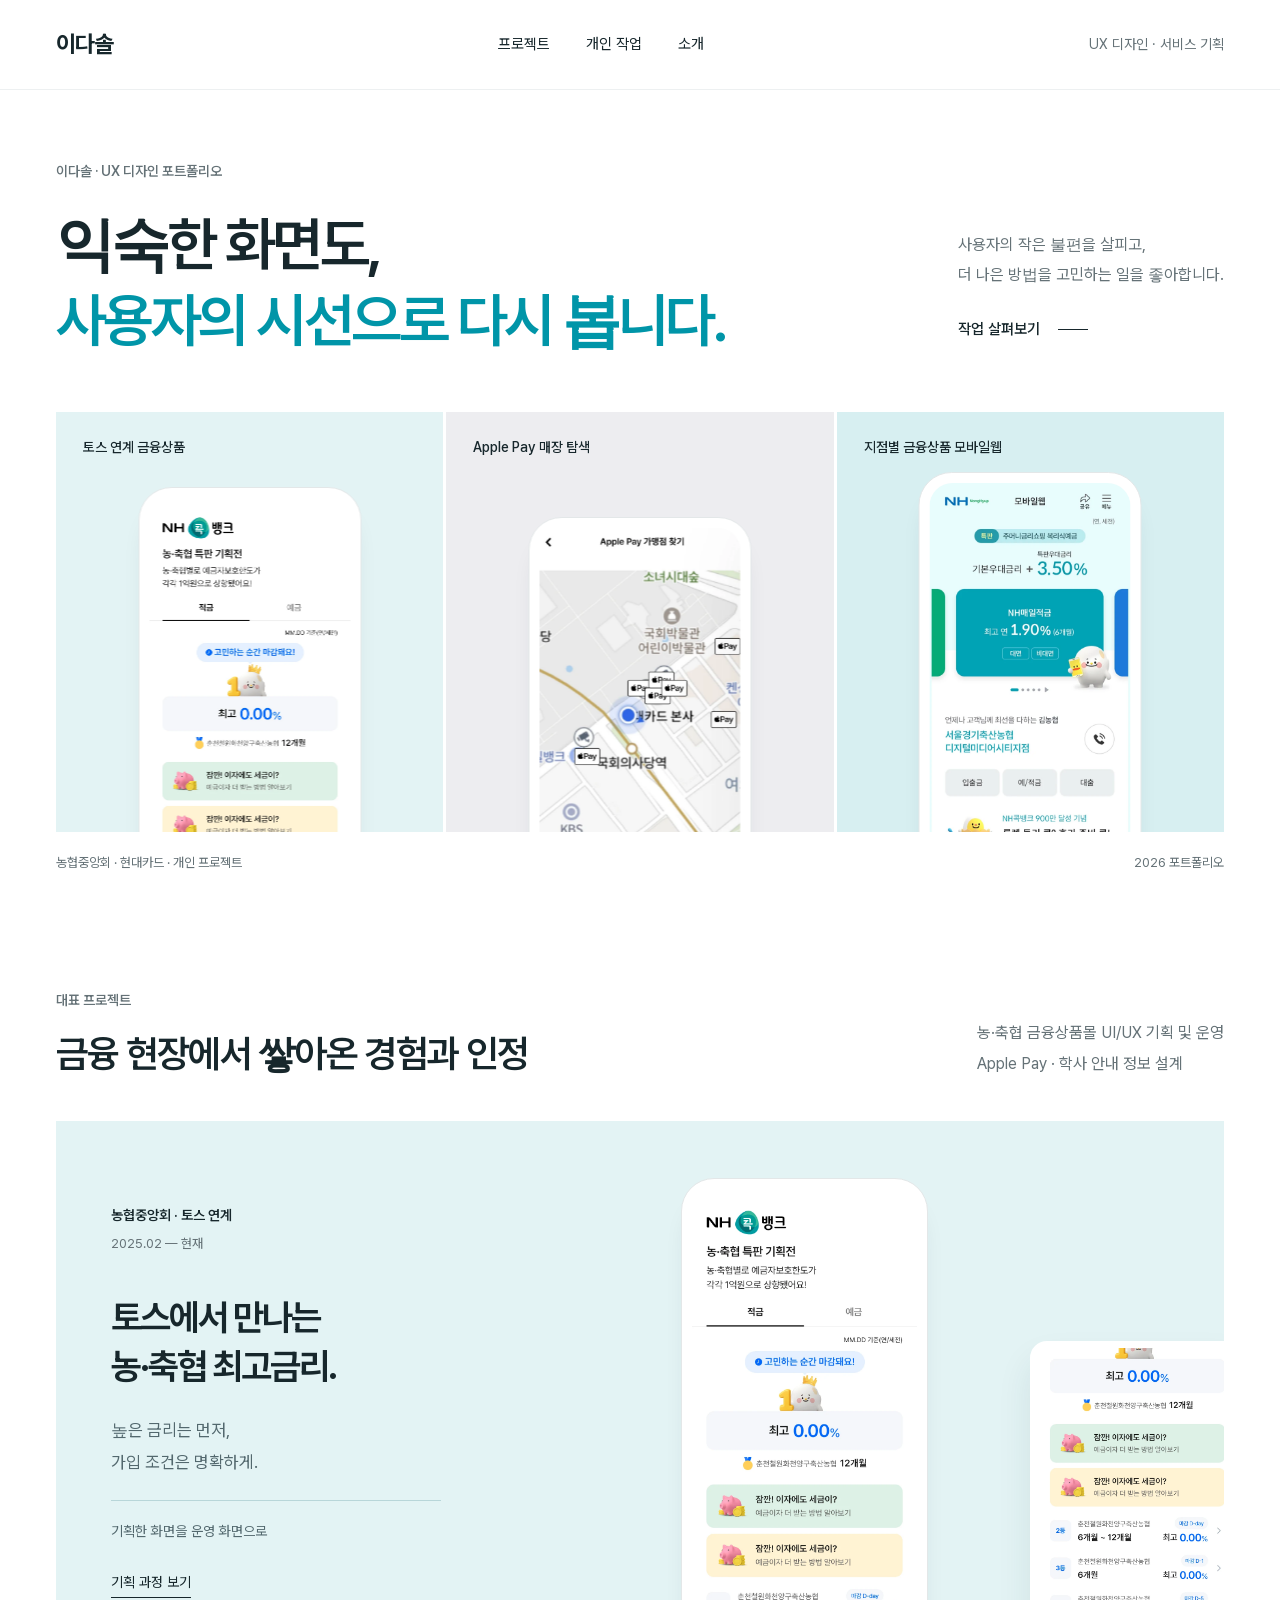
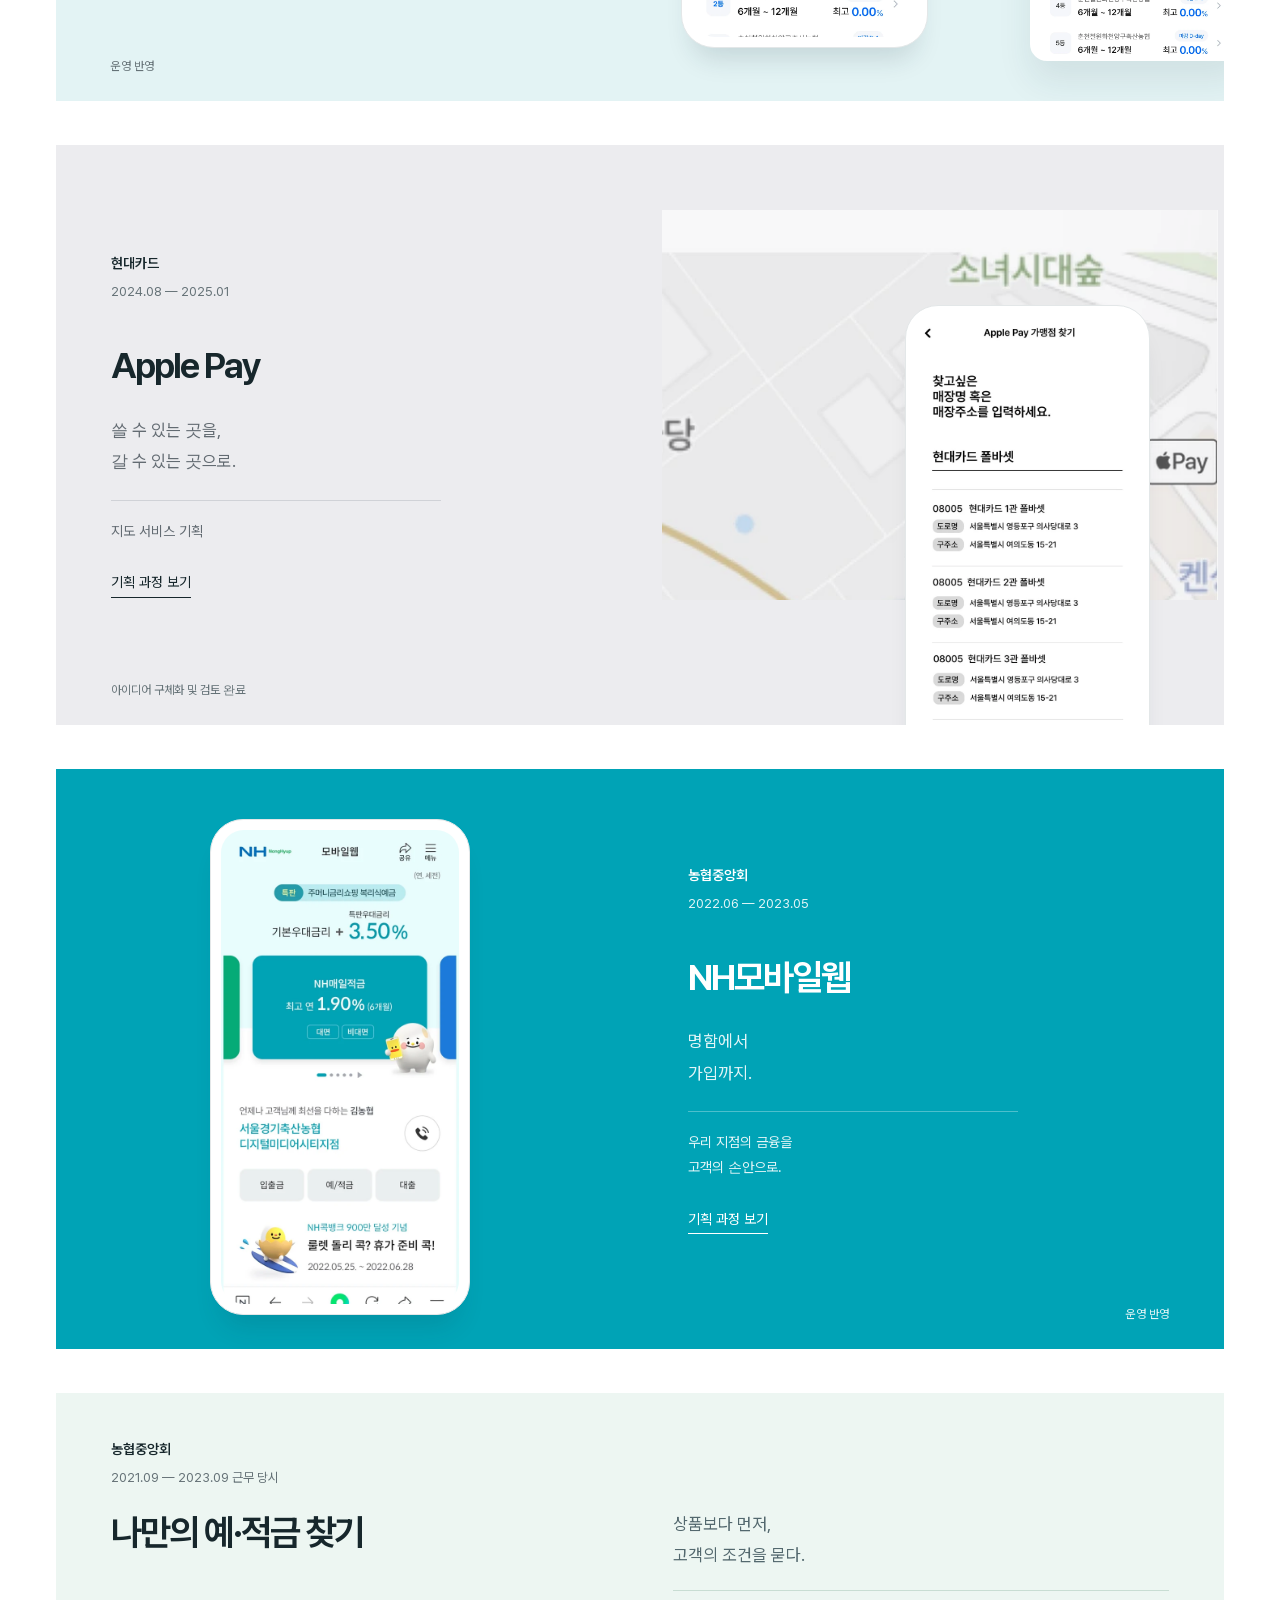
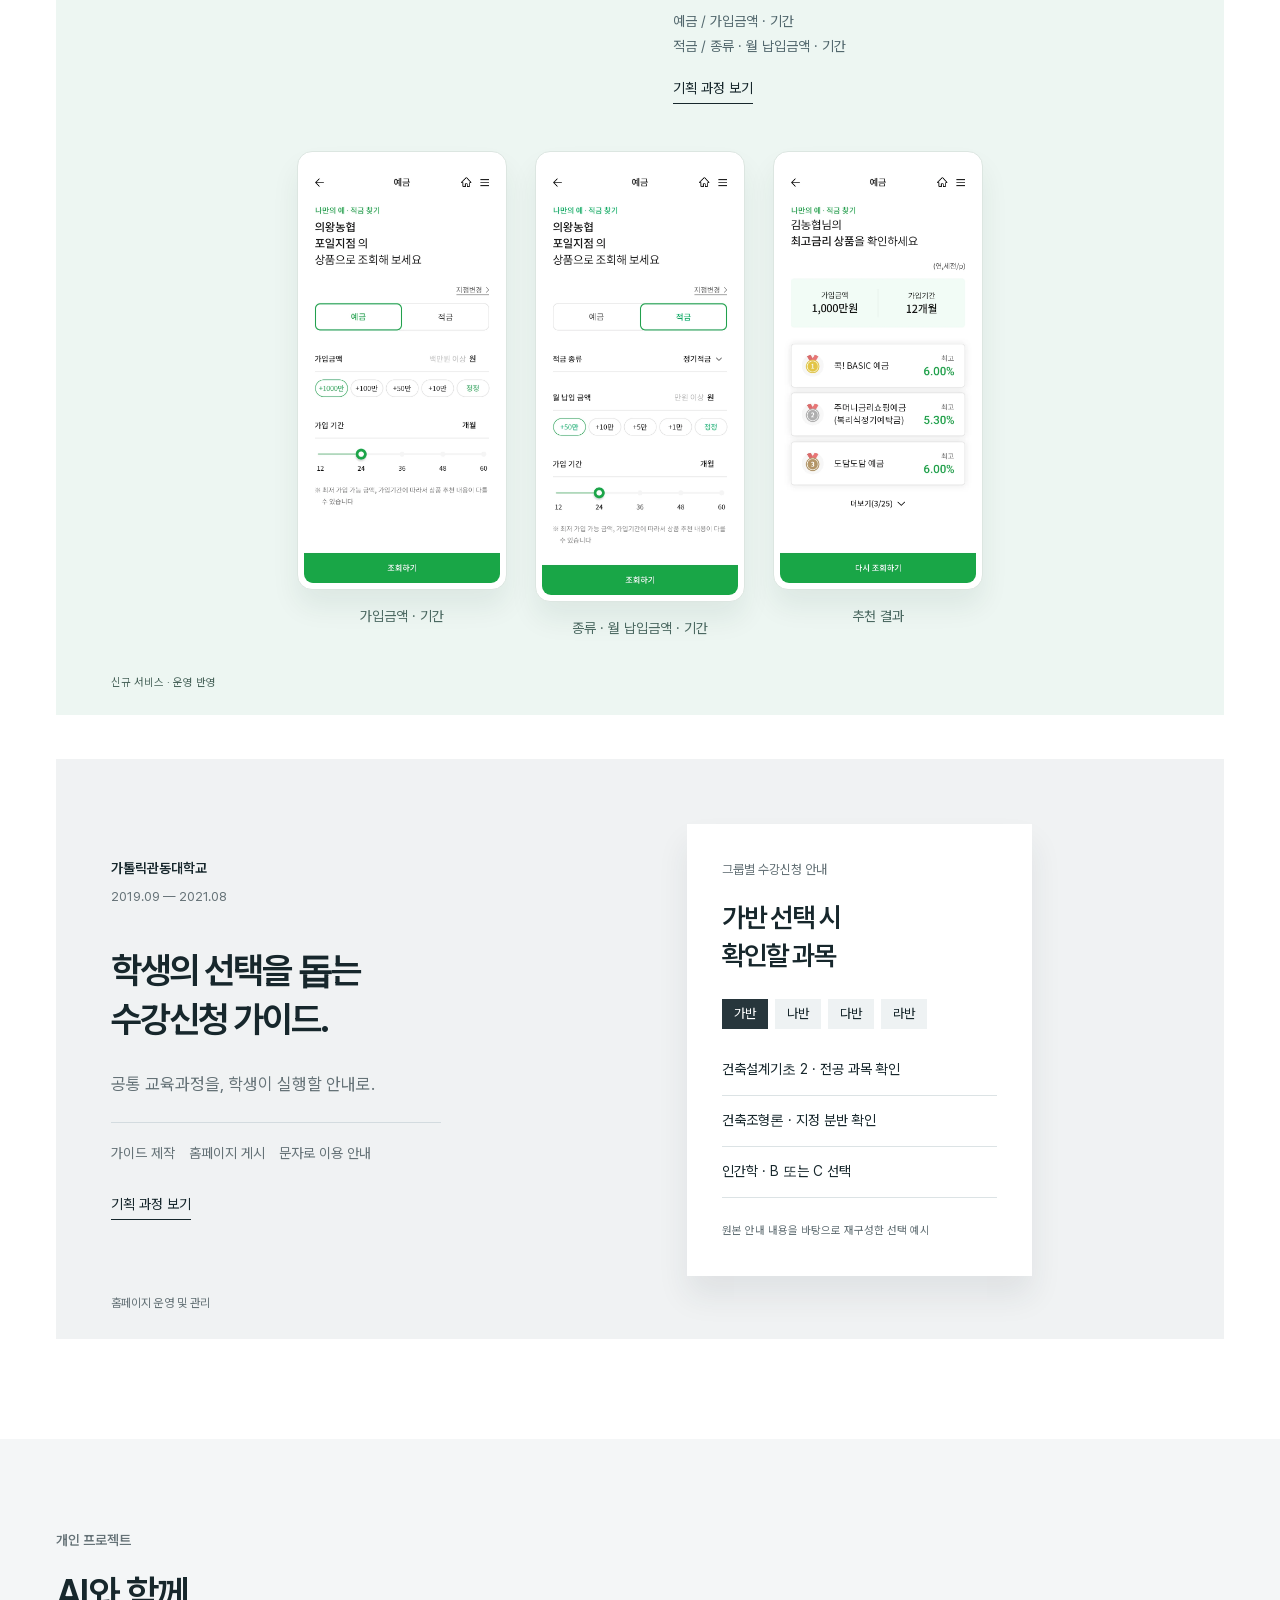
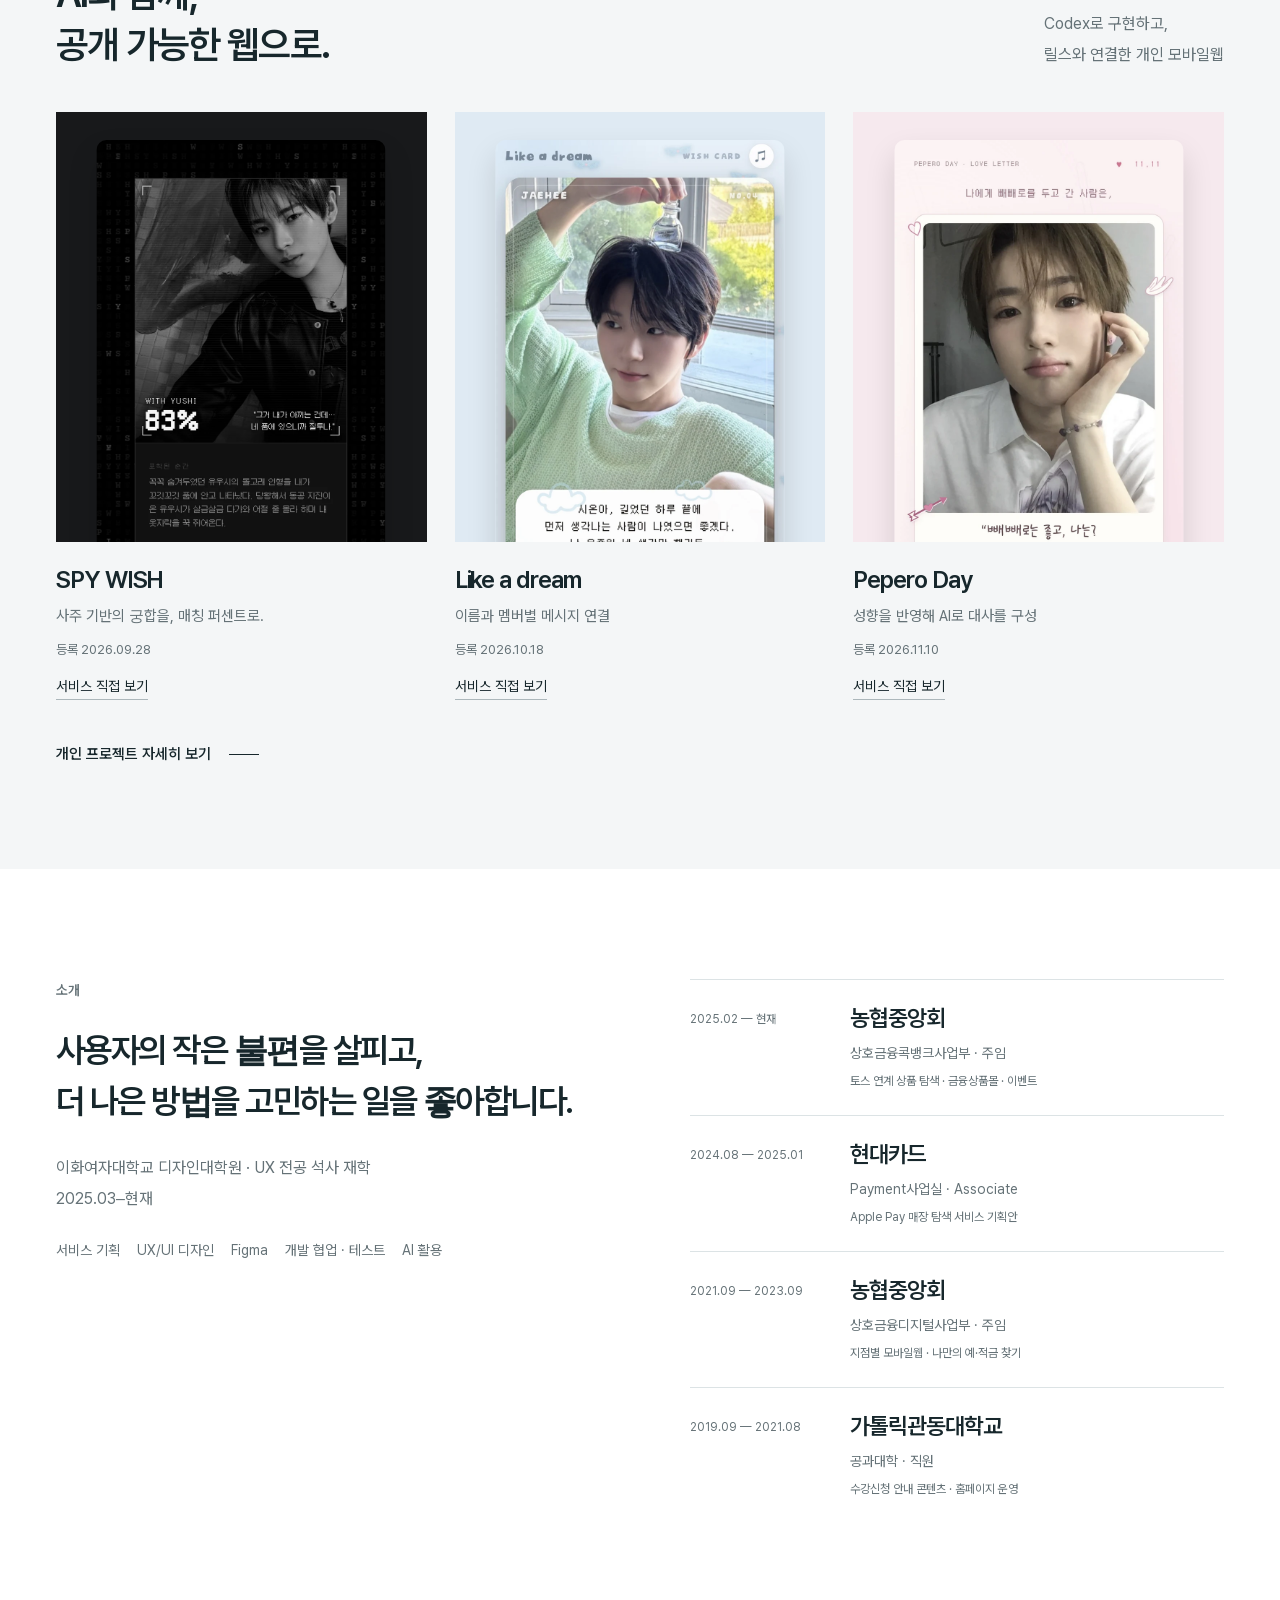
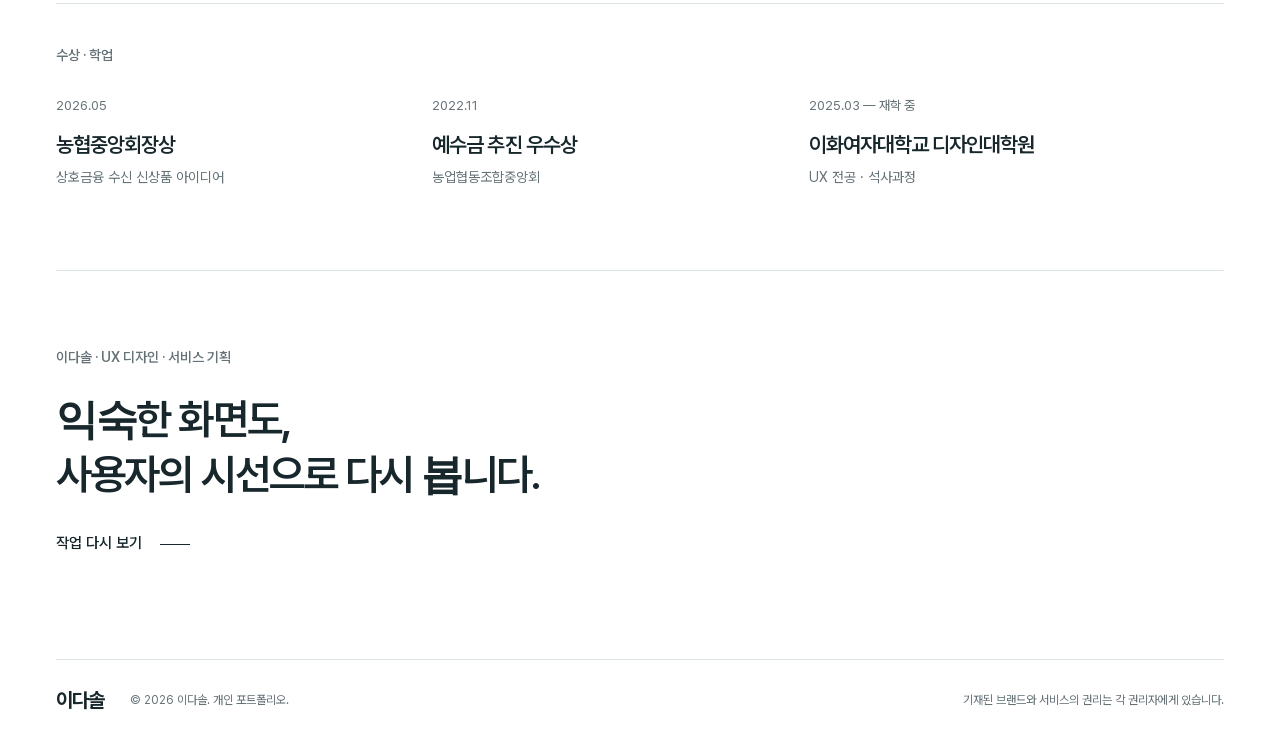
==== commit 921aff8c: "Restore original portfolio copy and align responsive cards" ====
--- a/index.html
+++ b/index.html
@@ -1,46 +1,46 @@
-<!doctype html>
-<html lang="ko">
-<head>
-  <meta charset="utf-8"><meta name="viewport" content="width=device-width, initial-scale=1">
-  <meta name="theme-color" content="#00a3b6">
-  <title>이다솔 — UX & Service Planning</title>
-  <meta name="description" content="사용하는 사람을 생각하며 서비스를 만듭니다. 이다솔의 금융서비스 기획과 UX 디자인 포트폴리오.">
-  <meta property="og:title" content="이다솔 — UX & Service Planning">
-  <meta property="og:description" content="금융상품을 만나는 순간부터, 선택하고 이용하는 경험까지.">
-  <meta property="og:type" content="website">
-  <link rel="icon" href="assets/favicon.svg" type="image/svg+xml">
-  <link rel="preload" href="assets/pretendard.woff2" as="font" type="font/woff2" crossorigin>
-  <link rel="stylesheet" href="style.css"><script src="app.js" defer></script>
-</head>
-<body>
-<a class="skip" href="#main">본문 바로가기</a>
-<header class="header"><a class="wordmark" href="./" aria-label="이다솔 포트폴리오 홈">이다솔</a><nav aria-label="주 메뉴"><a href="#work">프로젝트</a><a href="#playground">개인 작업</a><a href="#about">소개</a></nav><span class="header-label">UX 디자인 · 서비스 기획</span></header>
-<main id="main">
-  <section class="hero wrap">
-    <div class="hero-copy"><p class="eyebrow">이다솔 · UX 디자인 포트폴리오</p><h1>사용하는 사람을 생각하며,<br><span>서비스를 만듭니다.</span></h1></div>
-    <div class="hero-description"><p>금융상품을 만나는 순간부터<br>선택하고 이용하는 경험까지.<br>기획과 디자인, 운영을 함께 고민합니다.</p><a class="text-link" href="#work">작업 살펴보기<span class="link-line"></span></a></div>
-    <div class="hero-showcase" aria-label="금융서비스 프로젝트 화면">
-      <figure class="hero-project hero-project-toss"><figcaption>토스 연계 금융상품</figcaption><div class="device"><div class="device-screen"><img src="assets/toss.webp" alt="최고금리 기준으로 상품을 보여주는 토스 연계 기획전" fetchpriority="high" width="750" height="1492"></div></div></figure>
-      <figure class="hero-project hero-project-hy"><figcaption>Apple Pay 매장 탐색</figcaption><div class="device"><div class="device-screen"><img src="assets/hy.webp" alt="내 주변 Apple Pay 사용 가능 매장을 찾는 지도 기획안" fetchpriority="high" width="588" height="1170"></div></div></figure>
-      <figure class="hero-project hero-project-nh"><figcaption>지점별 금융상품 모바일웹</figcaption><div class="device"><div class="device-screen"><img src="assets/nh.webp" alt="명함 QR코드에서 연결되는 지점별 금융상품 모바일웹" fetchpriority="high" width="588" height="1170"></div></div></figure>
-    </div>
-    <div class="hero-bottom"><span>농협중앙회 · 현대카드 · 개인 프로젝트</span><span>2026 포트폴리오</span></div>
-  </section>
-  <section class="work-section wrap" id="work">
-    <div class="section-heading"><div><p class="eyebrow">대표 프로젝트</p><h2>화면에 담은 기획의 과정</h2></div><p>어떤 문제에서 시작했고, 어떻게 풀었는지.<br>직접 맡아 진행한 일을 소개합니다.</p></div>
-    <div class="work-grid" id="work-grid"></div>
-  </section>
-  <section class="playground" id="playground"><div class="wrap">
-    <div class="section-heading"><div><p class="eyebrow">개인 프로젝트</p><h2>직접 만들고 공개한 모바일웹</h2></div><p>아이디어부터 구현, 결과 카드와 공유 화면까지.<br>AI를 활용해 구체화한 세 가지 작업입니다.</p></div>
-    <div class="lab-grid" id="lab-grid"></div>
-    <a class="text-link" href="project.html?project=playground">만드는 과정과 공유 디테일 보기<span class="link-line"></span></a>
-  </div></section>
-  <section class="about wrap" id="about"><div class="about-intro"><p class="eyebrow">소개</p><h2>고객의 입장에서 묻고,<br>동료와 함께<br>구체적으로 풀어갑니다.</h2><p>농협중앙회와 현대카드에서 금융서비스를 기획하고 디자인했습니다. 지금은 이화여자대학교 디자인대학원에서 UX를 공부하며, 실무에서 만난 질문을 더 깊이 들여다보고 있습니다.</p><div class="skill-list"><span>서비스 기획</span><span>UX/UI 디자인</span><span>Figma</span><span>개발 협업 · 테스트</span><span>AI 활용</span></div></div>
-    <div class="history"><div class="history-row"><span>2025.02 — 현재</span><div><h3>농협중앙회</h3><p>상호금융콕뱅크사업부 · 주임</p><small>토스 연계 상품 탐색 · 금융상품몰 · 이벤트</small></div></div><div class="history-row"><span>2024.08 — 2025.01</span><div><h3>현대카드</h3><p>Payment사업실 · Associate</p><small>Apple Pay 매장 탐색 서비스 기획안</small></div></div><div class="history-row"><span>2021.09 — 2023.09</span><div><h3>농협중앙회</h3><p>상호금융디지털사업부 · 주임</p><small>지점별 모바일웹 · 나만의 예·적금 찾기</small></div></div><div class="history-row"><span>2019.09 — 2021.08</span><div><h3>가톨릭관동대학교</h3><p>공과대학 · 직원</p><small>수강신청 안내 콘텐츠 · 홈페이지 운영</small></div></div></div>
-  </section>
-  <section class="recognition wrap"><p class="eyebrow">수상 · 학업</p><div><article><span>2026.05</span><h3>농협중앙회장상</h3><p>상호금융 수신 신상품 아이디어</p></article><article><span>2022.11</span><h3>예수금 추진 우수상</h3><p>농업협동조합중앙회</p></article><article><span>2025.03 — 재학 중</span><h3>이화여자대학교 디자인대학원</h3><p>UX 전공 · 석사과정</p></article></div></section>
-  <section class="closing wrap"><p class="eyebrow">이다솔 · UX 디자인 · 서비스 기획</p><h2>읽어주셔서 감사합니다.</h2><a class="text-link" href="#work">작업 다시 보기<span class="link-line"></span></a></section>
-</main>
-<footer class="footer wrap"><a class="wordmark" href="./">이다솔</a><p>© 2026 이다솔. 개인 포트폴리오.</p><span>기재된 브랜드와 서비스의 권리는 각 권리자에게 있습니다.</span></footer>
-<noscript><p class="wrap">프로젝트 목록을 표시하려면 JavaScript를 켜주세요. <a href="project.html?project=toss">프로젝트 상세</a></p></noscript>
-</body></html>
+<!doctype html>
+<html lang="ko">
+<head>
+  <meta charset="utf-8"><meta name="viewport" content="width=device-width, initial-scale=1">
+  <meta name="theme-color" content="#00a3b6">
+  <title>이다솔 — UX & Service Planning</title>
+  <meta name="description" content="익숙한 화면도, 사용자의 시선으로 다시 봅니다. 이다솔의 UX 디자인 포트폴리오.">
+  <meta property="og:title" content="이다솔 — UX & Service Planning">
+  <meta property="og:description" content="사용자의 작은 불편을 살피고, 더 나은 방법을 고민하는 일을 좋아합니다.">
+  <meta property="og:type" content="website">
+  <link rel="icon" href="assets/favicon.svg" type="image/svg+xml">
+  <link rel="preload" href="assets/pretendard.woff2" as="font" type="font/woff2" crossorigin>
+  <link rel="stylesheet" href="style.css"><script src="app.js" defer></script>
+</head>
+<body>
+<a class="skip" href="#main">본문 바로가기</a>
+<header class="header"><a class="wordmark" href="./" aria-label="이다솔 포트폴리오 홈">이다솔</a><nav aria-label="주 메뉴"><a href="#work">프로젝트</a><a href="#playground">개인 작업</a><a href="#about">소개</a></nav><span class="header-label">UX 디자인 · 서비스 기획</span></header>
+<main id="main">
+  <section class="hero wrap">
+    <div class="hero-copy"><p class="eyebrow">이다솔 · UX 디자인 포트폴리오</p><h1>익숙한 화면도,<br><span>사용자의 시선으로 다시 봅니다.</span></h1></div>
+    <div class="hero-description"><p>사용자의 작은 불편을 살피고,<br>더 나은 방법을 고민하는 일을 좋아합니다.</p><a class="text-link" href="#work">작업 살펴보기<span class="link-line"></span></a></div>
+    <div class="hero-showcase" aria-label="금융서비스 프로젝트 화면">
+      <figure class="hero-project hero-project-toss"><figcaption>토스 연계 금융상품</figcaption><div class="device"><div class="device-screen"><img src="assets/toss.webp" alt="최고금리 기준으로 상품을 보여주는 토스 연계 기획전" fetchpriority="high" width="750" height="1492"></div></div></figure>
+      <figure class="hero-project hero-project-hy"><figcaption>Apple Pay 매장 탐색</figcaption><div class="device"><div class="device-screen"><img src="assets/hy.webp" alt="내 주변 Apple Pay 사용 가능 매장을 찾는 지도 기획안" fetchpriority="high" width="588" height="1170"></div></div></figure>
+      <figure class="hero-project hero-project-nh"><figcaption>지점별 금융상품 모바일웹</figcaption><div class="device"><div class="device-screen"><img src="assets/nh.webp" alt="명함 QR코드에서 연결되는 지점별 금융상품 모바일웹" fetchpriority="high" width="588" height="1170"></div></div></figure>
+    </div>
+    <div class="hero-bottom"><span>농협중앙회 · 현대카드 · 개인 프로젝트</span><span>2026 포트폴리오</span></div>
+  </section>
+  <section class="work-section wrap" id="work">
+    <div class="section-heading"><div><p class="eyebrow">대표 프로젝트</p><h2>금융 현장에서 쌓아온 경험과 인정</h2></div><p>농·축협 금융상품몰 UI/UX 기획 및 운영<br>Apple Pay · 학사 안내 정보 설계</p></div>
+    <div class="work-grid" id="work-grid"></div>
+  </section>
+  <section class="playground" id="playground"><div class="wrap">
+    <div class="section-heading"><div><p class="eyebrow">개인 프로젝트</p><h2>AI와 함께,<br>공개 가능한 웹으로.</h2></div><p>Codex로 구현하고,<br>릴스와 연결한 개인 모바일웹</p></div>
+    <div class="lab-grid" id="lab-grid"></div>
+    <a class="text-link" href="project.html?project=playground">개인 프로젝트 자세히 보기<span class="link-line"></span></a>
+  </div></section>
+  <section class="about wrap" id="about"><div class="about-intro"><p class="eyebrow">소개</p><h2>사용자의 작은 불편을 살피고,<br>더 나은 방법을 고민하는 일을 좋아합니다.</h2><p>이화여자대학교 디자인대학원 · UX 전공 석사 재학<br>2025.03–현재</p><div class="skill-list"><span>서비스 기획</span><span>UX/UI 디자인</span><span>Figma</span><span>개발 협업 · 테스트</span><span>AI 활용</span></div></div>
+    <div class="history"><div class="history-row"><span>2025.02 — 현재</span><div><h3>농협중앙회</h3><p>상호금융콕뱅크사업부 · 주임</p><small>토스 연계 상품 탐색 · 금융상품몰 · 이벤트</small></div></div><div class="history-row"><span>2024.08 — 2025.01</span><div><h3>현대카드</h3><p>Payment사업실 · Associate</p><small>Apple Pay 매장 탐색 서비스 기획안</small></div></div><div class="history-row"><span>2021.09 — 2023.09</span><div><h3>농협중앙회</h3><p>상호금융디지털사업부 · 주임</p><small>지점별 모바일웹 · 나만의 예·적금 찾기</small></div></div><div class="history-row"><span>2019.09 — 2021.08</span><div><h3>가톨릭관동대학교</h3><p>공과대학 · 직원</p><small>수강신청 안내 콘텐츠 · 홈페이지 운영</small></div></div></div>
+  </section>
+  <section class="recognition wrap"><p class="eyebrow">수상 · 학업</p><div><article><span>2026.05</span><h3>농협중앙회장상</h3><p>상호금융 수신 신상품 아이디어</p></article><article><span>2022.11</span><h3>예수금 추진 우수상</h3><p>농업협동조합중앙회</p></article><article><span>2025.03 — 재학 중</span><h3>이화여자대학교 디자인대학원</h3><p>UX 전공 · 석사과정</p></article></div></section>
+  <section class="closing wrap"><p class="eyebrow">이다솔 · UX 디자인 · 서비스 기획</p><h2>익숙한 화면도,<br>사용자의 시선으로 다시 봅니다.</h2><a class="text-link" href="#work">작업 다시 보기<span class="link-line"></span></a></section>
+</main>
+<footer class="footer wrap"><a class="wordmark" href="./">이다솔</a><p>© 2026 이다솔. 개인 포트폴리오.</p><span>기재된 브랜드와 서비스의 권리는 각 권리자에게 있습니다.</span></footer>
+<noscript><p class="wrap">프로젝트 목록을 표시하려면 JavaScript를 켜주세요. <a href="project.html?project=toss">프로젝트 상세</a></p></noscript>
+</body></html>
--- a/style.css
+++ b/style.css
@@ -12,3 +12,58 @@
 @media(max-width:800px){.wrap{width:calc(100% - 48px)}.header{padding:0 24px;height:78px}.header-label{display:none}.header nav{gap:25px;font-size:14px}.wordmark{font-size:22px}.hero{padding-top:43px;grid-template-columns:1fr;gap:23px}.hero h1{font-size:clamp(35px,5.4vw,45px)}.hero-description{justify-self:start;font-size:16px}.hero-description .text-link{margin-top:7px}.hero-showcase{grid-template-columns:1fr 1fr 1fr;height:315px;margin-top:6px}.hero-project figcaption{font-size:12px;left:15px;top:19px;right:15px}.hero-project .device{width:160px;padding:7px;border-radius:24px;top:75px}.hero-project .device-screen{border-radius:17px}.hero-project-hy .device{top:95px}.hero-project-nh .device{top:60px}.hero-bottom{font-size:12px;margin-top:-5px;padding-bottom:0}.work-section{padding:70px 0}.section-heading{display:block;margin-bottom:30px}.section-heading h2{font-size:32px}.section-heading>p{font-size:15px;margin-top:20px}.work-grid{gap:28px}.work-card{min-height:510px}.work-info{padding:35px 14px 60px 30px}.work-period{margin-bottom:24px;font-size:12px}.work-client{font-size:13px}.work-info h3{font-size:27px}.work-description{font-size:15px;margin:18px 0}.work-role{font-size:13px;padding-top:15px}.card-link{font-size:13px;margin-top:21px}.project-status{left:30px;font-size:11px;bottom:20px}.work-visual{min-height:510px}.screen-pair>.device{width:180px;left:5%;top:75px}.screen-fragment{width:150px;right:-54px;top:240px;height:230px}.applepay .work-visual>.device{width:175px;right:12%;top:180px}.map-crop{left:0;top:65px}.mobileweb .work-info{padding:35px 30px 60px 10px}.mobileweb .work-visual>.device{width:195px;left:14%;top:75px}.mobileweb .project-status{right:30px}.finder .work-info{padding:35px 30px 30px;column-gap:30px}.finder-sequence{gap:20px;padding:35px 25px 0}.finder-sequence figure{flex-basis:29%}.finder-sequence img{height:380px;border-width:5px;border-radius:14px}.finder .work-visual{height:380px}.finder-sequence figcaption{font-size:12px}.guide-art{top:90px;left:0;max-width:95%;padding:23px}.guide-art h4{font-size:22px}.guide-row{font-size:12px}.guide-groups span{padding:4px 8px;font-size:12px}.playground{padding:65px 0}.lab-grid{gap:18px}.lab-art{height:285px}.lab h3{font-size:22px}.lab>p{font-size:14px}.lab>small{font-size:12px}.about{grid-template-columns:1fr;padding:75px 0 60px;gap:40px}.about h2{font-size:32px}.history-row{grid-template-columns:150px 1fr}.recognition>div{grid-template-columns:1fr;gap:30px}.recognition{padding-bottom:60px}.closing{padding:60px 0}.closing h2{font-size:34px}.footer{flex-wrap:wrap;gap:17px}.footer>span{margin:0;width:100%}.case-intro{padding:35px 0 45px}.back-link{margin-bottom:33px}.case-heading{font-size:40px}.case-summary{font-size:18px}.case-meta{grid-template-columns:1fr 1fr;gap:20px}.case-meta>div:last-child{grid-column:1/-1}.case-hero-inner{height:465px;gap:40px}.case-hero-inner>.device{width:205px}.case-body{width:calc(100% - 48px)}.case-section{padding:52px 0}.case-section h2{font-size:29px}.case-section>p:not(.eyebrow){font-size:17px}.case-decisions{grid-template-columns:1fr;gap:25px;margin-top:30px}.case-gallery{padding:28px;gap:25px}.flow{flex-wrap:wrap;gap:22px}.flow li{flex:0 0 calc(50% - 11px);padding:16px 0 0!important;border-left:0!important}.course-example{grid-template-columns:1fr;padding:20px}.lab-detail{gap:25px}.share-formats{grid-template-columns:1fr 1fr}}
 @media(max-width:520px){.hero h1{font-size:34px;letter-spacing:-.06em;line-height:1.4}.hero-description{font-size:15px}.hero-showcase{height:285px;grid-template-columns:1fr 1fr}.hero-project-nh{display:none}.hero-project .device{width:145px;top:70px}.hero-project-hy .device{top:100px}.hero-project figcaption{font-size:12px;left:13px}.hero-bottom{flex-wrap:wrap;gap:3px;font-size:11px}.hero-bottom span:last-child{display:none}.section-heading h2{font-size:29px}.work-card,.work-card.mobileweb{display:flex;flex-direction:column;min-height:0}.work-info,.mobileweb .work-info{padding:33px 27px 25px;align-self:auto;order:0}.work-client{font-size:13px}.work-period{margin-bottom:22px}.work-info h3{font-size:29px}.work-description{font-size:16px;line-height:1.8;max-width:none;margin:18px 0}.work-role{max-width:none;font-size:13px}.card-link{font-size:14px}.work-visual,.mobileweb .work-visual{min-height:0;height:395px;order:1}.project-status,.mobileweb .project-status{left:27px;right:auto;bottom:14px;font-size:11px;position:relative;order:2;padding:12px 0 2px}.screen-pair>.device{top:18px;left:14%;width:192px}.screen-fragment{top:140px;right:-15px;width:150px;height:250px}.applepay .work-visual>.device{top:95px;right:13%;width:190px}.map-crop{top:15px;left:4%;height:315px}.mobileweb .work-visual>.device{width:215px;top:12px;left:50%;transform:translateX(-50%)}.finder .work-info{display:block;padding:33px 27px 25px}.finder .work-role{max-width:none}.finder-sequence{gap:14px;padding:35px 22px 0;justify-content:flex-start}.finder-sequence figure{flex:0 0 calc(50% - 7px)}.finder-sequence figure:nth-child(2){display:none}.finder-sequence img{height:360px;border-radius:13px}.finder .work-visual{height:365px}.finder .project-status{position:relative;left:27px;bottom:14px;background:none;font-size:11px;padding:12px 0 2px}.guide-art{top:10px;left:50%;transform:translateX(-50%);max-width:84%;padding:25px;width:310px}.guide-art h4{font-size:24px}.guide-row{font-size:13px}.guide-art small{font-size:10px}.course .work-visual{height:415px}.lab-grid{grid-template-columns:1fr;gap:35px}.lab-art{height:390px}.lab-art img{max-width:250px;width:68%}.lab h3{font-size:26px}.lab>p{font-size:15px}.lab>small{display:inline-block;font-size:13px}.lab-link{float:right;margin-top:6px}.history-row{grid-template-columns:1fr;gap:10px}.history-row h3{font-size:22px}.closing h2{font-size:29px}.case-heading{font-size:34px}.case-hero-inner{height:380px;gap:18px;padding:0 20px}.case-hero-inner>.device{width:165px;padding:7px;border-radius:25px}.case-hero-inner .device-screen{border-radius:18px}.case-hero-inner>.device:nth-child(2){margin-top:75px}.case-gallery{gap:15px;padding:22px 14px}.case-gallery .device{padding:6px;border-radius:23px}.case-gallery .device-screen{border-radius:17px}.case-gallery figcaption{font-size:12px}.case-next{display:block}.case-next .text-link{margin-top:16px}.lab-detail{grid-template-columns:1fr}.lab-detail img{max-height:540px}.format-art{height:160px}}
 @media(prefers-reduced-motion:reduce){html{scroll-behavior:auto}*,*:before,*:after{transition:none!important;animation:none!important}}
+
+/* Screen captures retain their native proportions, including the longer saving form. */
+.screen-shot{background:#fff;padding:6px;border:1px solid #dce6e1;border-radius:15px;box-shadow:0 17px 28px #15342d12;flex-shrink:0;overflow:hidden}
+.screen-shot img{display:block;width:100%;max-width:100%;height:auto;aspect-ratio:auto;object-fit:contain;border:0;border-radius:9px;box-shadow:none}
+.finder .work-visual{height:auto;min-height:0;overflow:visible}
+.finder-sequence{padding:12px 44px 35px;align-items:flex-start;gap:28px}
+.finder-sequence figure{width:210px;flex:0 1 210px;min-width:0}
+.finder-sequence .screen-shot{width:100%;max-width:none}
+.finder-sequence .screen-shot img{height:auto;width:100%;aspect-ratio:auto;object-fit:contain;border:0;border-radius:9px;box-shadow:none}
+.finder-sequence figcaption{position:static;margin-top:15px;width:auto;font-size:14px;line-height:1.6;text-align:center}
+.finder .project-status{display:block;position:static;margin:0 55px 22px;padding:0;color:#49645b;background:none}
+.case-hero.finder .case-hero-inner{height:auto;align-items:flex-start;gap:55px;padding:0 30px 55px}
+.case-hero.finder .screen-shot{width:255px}
+.case-gallery .screen-shot{width:100%;max-width:245px;margin:auto}
+/* Motion supports reading; no looping or moving backgrounds. */
+.motion-pending{opacity:0;transform:translateY(20px);transition:opacity .65s ease,transform .75s cubic-bezier(.2,.65,.3,1)}
+.motion-pending.is-visible{opacity:1;transform:translateY(0)}
+.hero-copy{animation:intro-reveal .7s cubic-bezier(.2,.65,.3,1) both}
+.hero-description{animation:intro-reveal .7s .08s cubic-bezier(.2,.65,.3,1) both}
+.hero-project .device{animation:screen-reveal .85s .12s cubic-bezier(.2,.65,.3,1) both}
+.hero-project:nth-child(2) .device{animation-delay:.21s}.hero-project:nth-child(3) .device{animation-delay:.3s}
+.device{transition:translate .55s cubic-bezier(.2,.65,.3,1)}
+@keyframes intro-reveal{from{opacity:0;transform:translateY(12px)}to{opacity:1;transform:translateY(0)}}
+@keyframes screen-reveal{from{opacity:0;translate:0 16px}to{opacity:1;translate:0 0}}
+@media(hover:hover) and (pointer:fine){.work-card:hover .work-visual .device{translate:0 -5px}}
+@media(max-width:800px){.case-hero.finder .screen-shot{width:205px}.case-hero.finder .case-hero-inner{gap:30px}.finder-sequence{padding:12px 28px 30px;gap:20px}.finder-sequence figure{flex-basis:29%;width:29%}.finder .project-status{margin-left:30px}}
+@media(max-width:520px){.finder-sequence{padding:6px 20px 26px;gap:14px}.finder-sequence figure{flex:1 1 0;width:calc(50% - 7px)}.finder-sequence figcaption{font-size:12px}.finder .project-status{margin:0 27px 20px}.case-hero.finder .case-hero-inner{gap:16px;padding:0 20px 32px}.case-hero.finder .screen-shot{width:calc(50% - 8px);padding:4px;border-radius:11px}.case-hero.finder .screen-shot img{border-radius:7px}}
+@media(prefers-reduced-motion:reduce){.motion-pending{opacity:1;transform:none}*,*:before,*:after{animation:none!important;transition:none!important}}
+/* Keep the portfolio's phrases intact and align matching card fields. */
+.case-summary,.work-description,.original-copy,.context-cards p,.case-decisions p{word-break:keep-all;overflow-wrap:break-word;text-wrap:pretty}
+.case-heading,.case-section h2,.case-summary{text-wrap:balance}
+.role-list{display:flex;flex-wrap:wrap;gap:3px 14px;list-style:none;padding:0;margin:0}
+.role-list li{white-space:nowrap}
+.lab-grid{row-gap:0;align-items:stretch}
+.lab{display:grid;grid-template-rows:subgrid;grid-row:span 4;min-width:0}
+.lab>p{margin:0;padding:0;line-height:1.7;text-wrap:pretty;overflow-wrap:break-word}
+.lab>small{display:block;margin-top:9px;align-self:start}
+.lab .lab-link{float:none;justify-self:start;align-self:start;margin-top:14px}
+.context-cards{display:grid;grid-template-columns:repeat(3,1fr);gap:30px;margin-top:32px}
+.context-cards.two,.case-decisions.two{grid-template-columns:repeat(2,1fr)}
+.context-cards article,.case-decisions>article{border-top:2px solid #293a41;padding-top:20px;min-width:0}
+.context-cards h3,.case-decisions>article h3{font-size:23px;font-weight:600;margin-bottom:14px}
+.context-cards p,.case-decisions>article p{font-size:16px;line-height:1.9;color:var(--muted)}
+.source-caption{font-size:13px!important;color:var(--muted);margin-top:14px!important}
+.lab-original-copy>div+div{margin-top:28px}
+.lab-original-copy h3{font-size:24px}
+.lab-original-copy p{font-size:16px}
+.project-flow{font-size:15px!important;line-height:1.9!important;text-wrap:pretty}
+.reels-evidence{display:flex;justify-content:space-between;gap:30px;align-items:center;margin-top:35px;padding-top:25px;border-top:1px solid var(--line)}
+.reels-evidence h3{font-size:20px;font-weight:600}
+.reels-evidence p,.reels-evidence dt{font-size:13px;color:var(--muted)}
+.reels-evidence dl{display:grid;grid-template-columns:repeat(3,1fr);gap:30px;margin:0}
+.reels-evidence dd{font-size:28px;font-weight:600;margin:4px 0 0;letter-spacing:-.04em}
+@media(max-width:800px){.context-cards,.context-cards.two,.case-decisions.two{grid-template-columns:1fr}.context-cards h3,.case-decisions>article h3{font-size:21px}.reels-evidence{display:block}.reels-evidence dl{margin-top:20px}.role-list{gap:3px 12px}}
+@media(max-width:520px){.lab{margin-bottom:35px}.lab:last-child{margin-bottom:0}.lab>small{display:block}.lab .lab-link{float:none}.reels-evidence dl{gap:12px}.reels-evidence dd{font-size:25px}}
